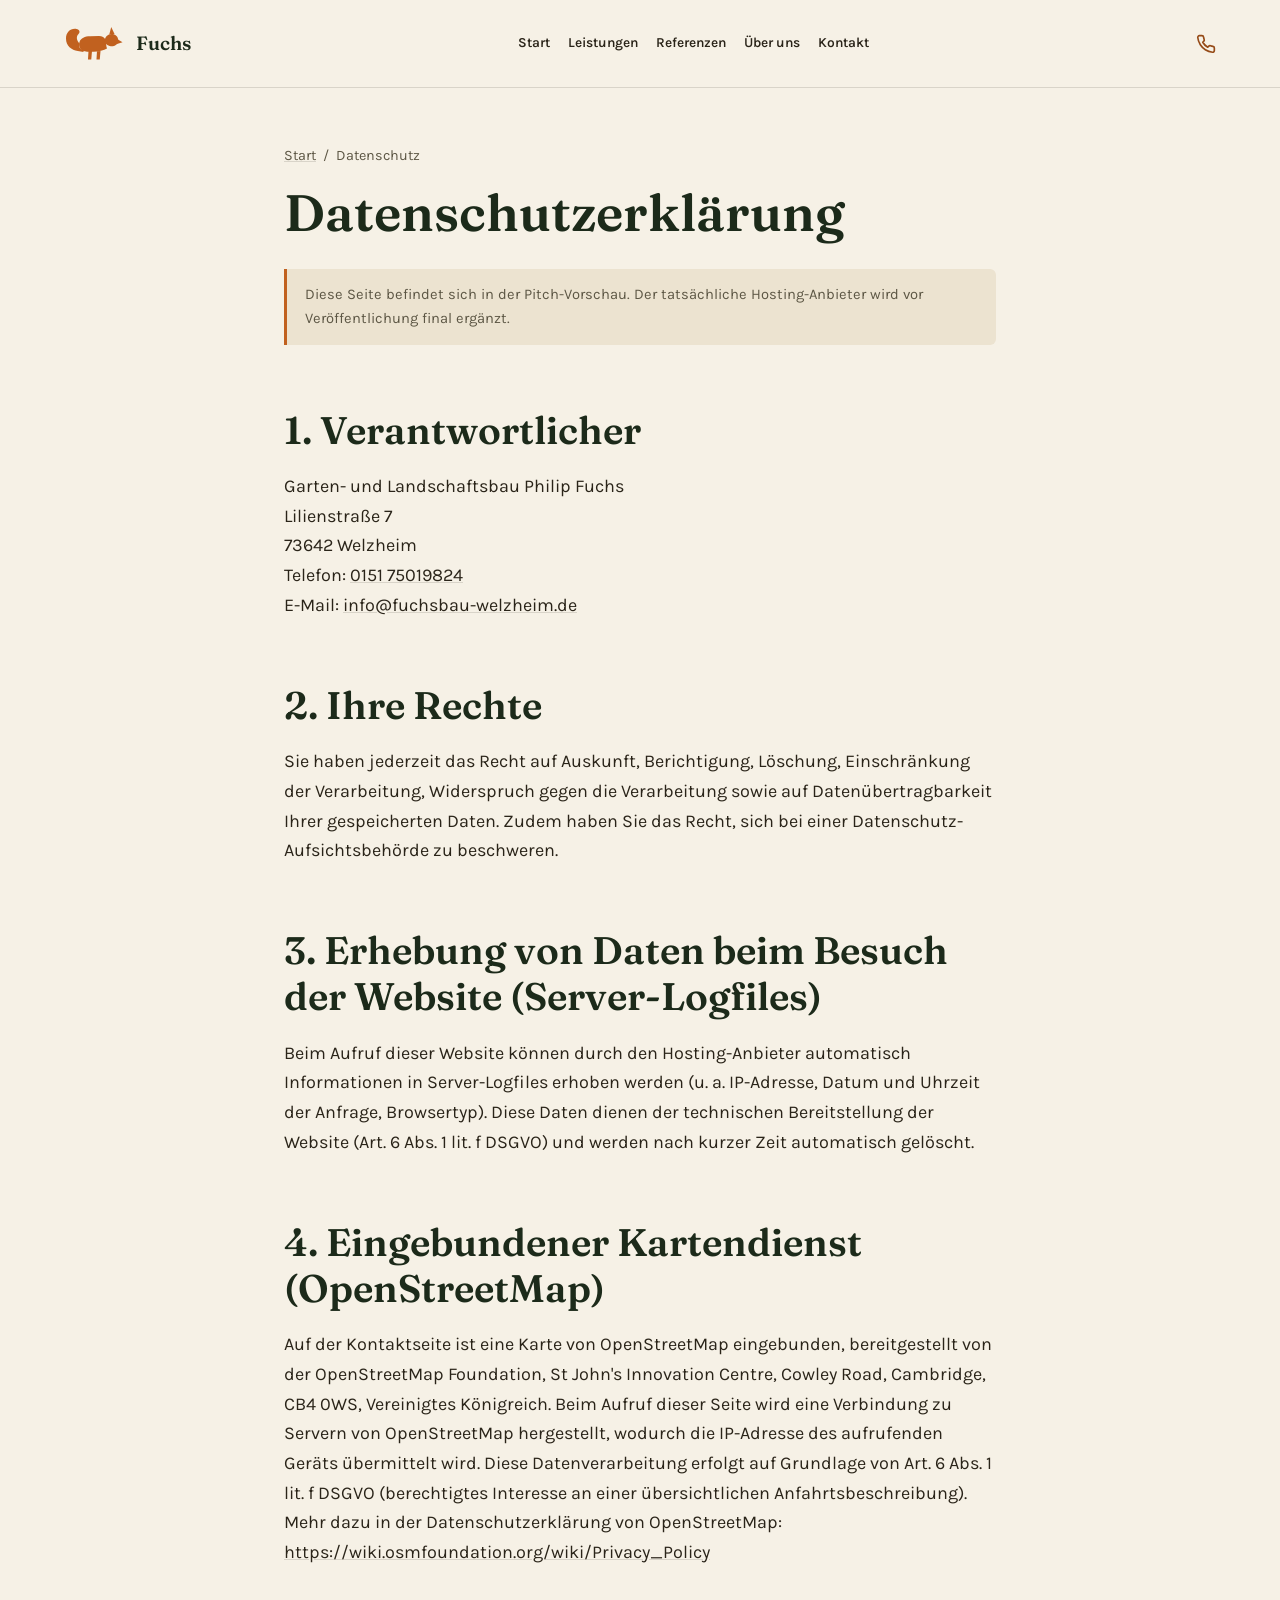
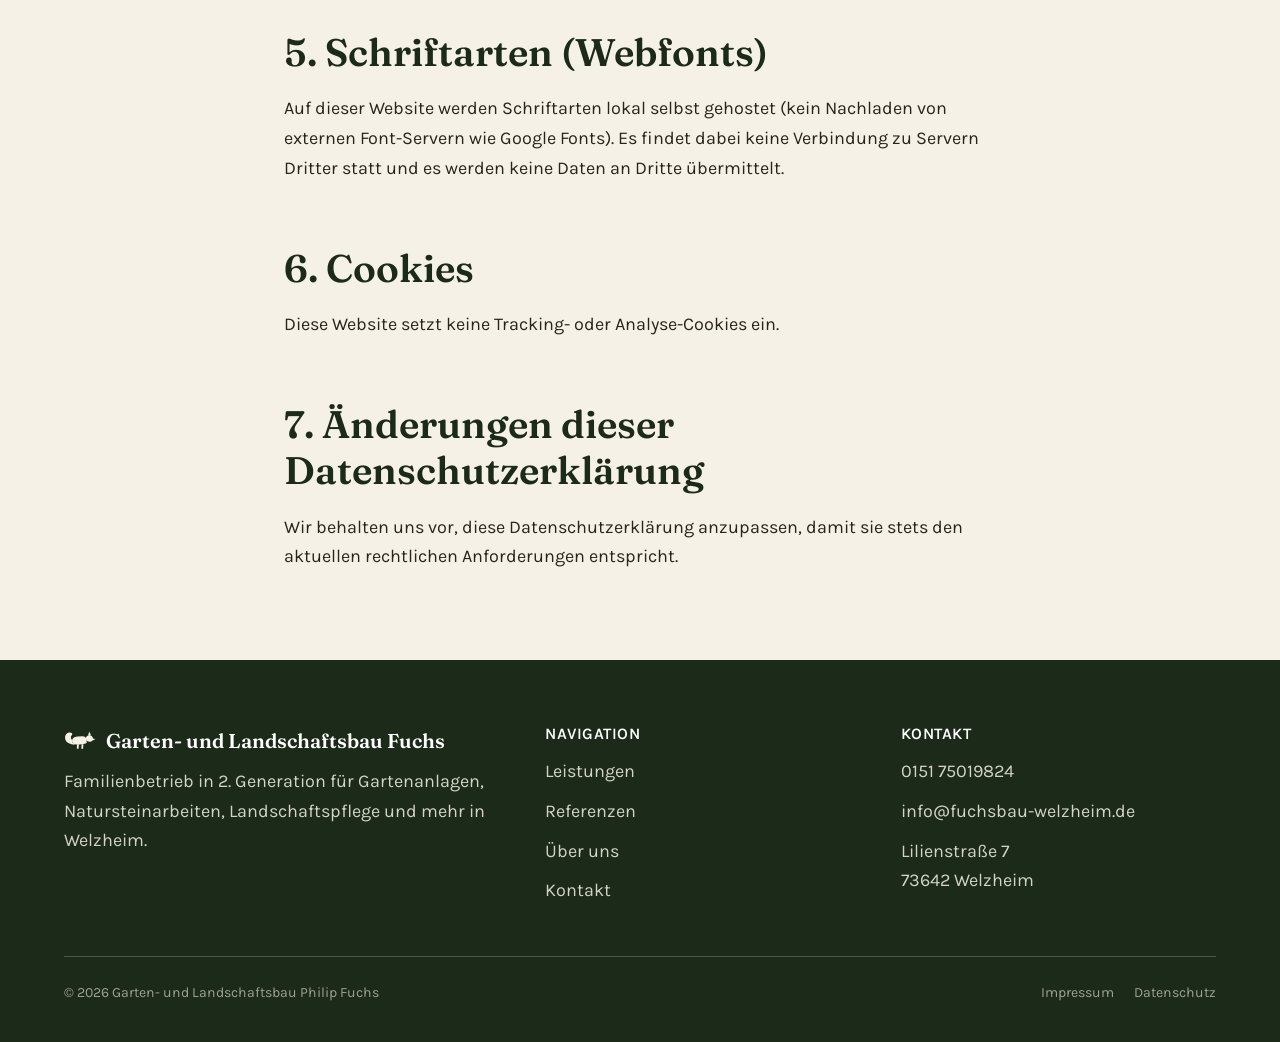
==== datenschutz.html @ cc35c5fd "Initial pitch-demo website for Garten- und Landschaftsbau Philip Fuchs Modern static site (HTML/CSS/" ====
<!DOCTYPE html>
<html lang="de">
<head>
<meta charset="UTF-8">
<script>document.documentElement.classList.add('js');</script>
<meta name="viewport" content="width=device-width, initial-scale=1.0">
<meta name="description" content="Datenschutzerklärung von Garten- und Landschaftsbau Philip Fuchs in Welzheim.">
<title>Datenschutzerklärung – Garten- und Landschaftsbau Philip Fuchs</title>
<link rel="icon" href="assets/images/favicon.svg" type="image/svg+xml">
<link rel="stylesheet" href="css/fonts.css">
<link rel="stylesheet" href="css/style.css?v=1">
</head>
<body>

<a class="skip-link" href="#main">Zum Inhalt springen</a>

<header class="site-header" id="site-header">
  <div class="container site-header__inner">
    <a href="index.html" class="site-header__brand" aria-label="Garten- und Landschaftsbau Philip Fuchs – Startseite">
      <img src="assets/images/favicon.svg" alt="" class="site-header__logo-img">
      <span class="site-header__brand-text">
        <span class="site-header__brand-main">Fuchs</span>
        <span class="site-header__brand-sub">Garten- &amp; Landschaftsbau seit Generationen</span>
      </span>
    </a>
    <nav id="site-nav" aria-label="Hauptnavigation">
      <ul class="site-nav__list">
        <li><a href="index.html" class="site-nav__link">Start</a></li>
        <li><a href="leistungen.html" class="site-nav__link">Leistungen</a></li>
        <li><a href="referenzen.html" class="site-nav__link">Referenzen</a></li>
        <li><a href="ueber-uns.html" class="site-nav__link">Über uns</a></li>
        <li><a href="kontakt.html" class="site-nav__link">Kontakt</a></li>
      </ul>
    </nav>
    <div class="site-header__actions">
      <a href="tel:+4915175019824" class="site-header__phone">
        <svg viewBox="0 0 24 24" fill="none" stroke="currentColor" stroke-width="2" stroke-linecap="round" stroke-linejoin="round" aria-hidden="true"><path d="M22 16.92v3a2 2 0 0 1-2.18 2 19.79 19.79 0 0 1-8.63-3.07 19.5 19.5 0 0 1-6-6 19.79 19.79 0 0 1-3.07-8.67A2 2 0 0 1 4.11 2h3a2 2 0 0 1 2 1.72c.127.96.361 1.903.7 2.81a2 2 0 0 1-.45 2.11L8.09 9.91a16 16 0 0 0 6 6l1.27-1.27a2 2 0 0 1 2.11-.45c.907.339 1.85.573 2.81.7A2 2 0 0 1 22 16.92z"/></svg>
        <span>0151 75019824</span>
      </a>
      <button id="nav-toggle" class="nav-toggle" aria-label="Menü öffnen" aria-expanded="false" aria-controls="site-nav">
        <span></span><span></span><span></span>
      </button>
    </div>
  </div>
</header>

<main id="main">
  <section class="section" style="padding-top:56px;">
    <div class="container legal-content">
      <p class="breadcrumb" style="color: var(--color-ink-soft);"><a href="index.html">Start</a><span aria-hidden="true">/</span>Datenschutz</p>
      <h1>Datenschutzerklärung</h1>

      <div class="placeholder-note">
        Diese Seite befindet sich in der Pitch-Vorschau. Der tatsächliche Hosting-Anbieter wird vor Veröffentlichung final ergänzt.
      </div>

      <h2>1. Verantwortlicher</h2>
      <address>
        Garten- und Landschaftsbau Philip Fuchs<br>
        Lilienstraße 7<br>
        73642 Welzheim
      </address>
      <p>Telefon: <a href="tel:+4915175019824">0151 75019824</a><br>E-Mail: <a href="mailto:info@fuchsbau-welzheim.de">info@fuchsbau-welzheim.de</a></p>

      <h2>2. Ihre Rechte</h2>
      <p>Sie haben jederzeit das Recht auf Auskunft, Berichtigung, Löschung, Einschränkung der Verarbeitung, Widerspruch gegen die Verarbeitung sowie auf Datenübertragbarkeit Ihrer gespeicherten Daten. Zudem haben Sie das Recht, sich bei einer Datenschutz-Aufsichtsbehörde zu beschweren.</p>

      <h2>3. Erhebung von Daten beim Besuch der Website (Server-Logfiles)</h2>
      <p>Beim Aufruf dieser Website können durch den Hosting-Anbieter automatisch Informationen in Server-Logfiles erhoben werden (u. a. IP-Adresse, Datum und Uhrzeit der Anfrage, Browsertyp). Diese Daten dienen der technischen Bereitstellung der Website (Art. 6 Abs. 1 lit. f DSGVO) und werden nach kurzer Zeit automatisch gelöscht.</p>

      <h2>4. Eingebundener Kartendienst (OpenStreetMap)</h2>
      <p>Auf der Kontaktseite ist eine Karte von OpenStreetMap eingebunden, bereitgestellt von der OpenStreetMap Foundation, St John's Innovation Centre, Cowley Road, Cambridge, CB4 0WS, Vereinigtes Königreich. Beim Aufruf dieser Seite wird eine Verbindung zu Servern von OpenStreetMap hergestellt, wodurch die IP-Adresse des aufrufenden Geräts übermittelt wird. Diese Datenverarbeitung erfolgt auf Grundlage von Art. 6 Abs. 1 lit. f DSGVO (berechtigtes Interesse an einer übersichtlichen Anfahrtsbeschreibung). Mehr dazu in der Datenschutzerklärung von OpenStreetMap: <a href="https://wiki.osmfoundation.org/wiki/Privacy_Policy" target="_blank" rel="noopener">https://wiki.osmfoundation.org/wiki/Privacy_Policy</a></p>

      <h2>5. Schriftarten (Webfonts)</h2>
      <p>Auf dieser Website werden Schriftarten lokal selbst gehostet (kein Nachladen von externen Font-Servern wie Google Fonts). Es findet dabei keine Verbindung zu Servern Dritter statt und es werden keine Daten an Dritte übermittelt.</p>

      <h2>6. Cookies</h2>
      <p>Diese Website setzt keine Tracking- oder Analyse-Cookies ein.</p>

      <h2>7. Änderungen dieser Datenschutzerklärung</h2>
      <p>Wir behalten uns vor, diese Datenschutzerklärung anzupassen, damit sie stets den aktuellen rechtlichen Anforderungen entspricht.</p>

    </div>
  </section>
</main>

<footer class="site-footer">
  <div class="container">
    <div class="footer-grid">
      <div>
        <div class="footer-brand"><img src="assets/images/fox-mark-cream.svg" alt="">Garten- und Landschaftsbau Fuchs</div>
        <p>Familienbetrieb in 2. Generation für Gartenanlagen, Natursteinarbeiten, Landschaftspflege und mehr in Welzheim.</p>
      </div>
      <div>
        <h4>Navigation</h4>
        <ul>
          <li><a href="leistungen.html">Leistungen</a></li>
          <li><a href="referenzen.html">Referenzen</a></li>
          <li><a href="ueber-uns.html">Über uns</a></li>
          <li><a href="kontakt.html">Kontakt</a></li>
        </ul>
      </div>
      <div>
        <h4>Kontakt</h4>
        <ul>
          <li><a href="tel:+4915175019824">0151 75019824</a></li>
          <li><a href="mailto:info@fuchsbau-welzheim.de">info@fuchsbau-welzheim.de</a></li>
          <li>Lilienstraße 7<br>73642 Welzheim</li>
        </ul>
      </div>
    </div>
    <div class="footer-bottom">
      <span>&copy; <span id="year"></span> Garten- und Landschaftsbau Philip Fuchs</span>
      <ul>
        <li><a href="impressum.html">Impressum</a></li>
        <li><a href="datenschutz.html">Datenschutz</a></li>
      </ul>
    </div>
  </div>
</footer>

<script src="js/main.js?v=1"></script>
</body>
</html>
---- css/fonts.css ----
/* ============================================================
   fonts.css – Selbst gehostete Google Fonts (Fraunces, Karla).
   Kein Nachladen von fonts.googleapis.com / fonts.gstatic.com beim
   Seitenaufruf (DSGVO: keine Verbindung zu Google-Servern nötig).

   Dateien liegen lokal unter assets/fonts/ und wurden 1:1 von Google
   Fonts heruntergeladen (Fraunces 500/600/700 + Italic 500, Karla
   400/500/600/700). Enthalten sind "latin" und "latin-ext" (deckt
   Deutsch inkl. ä/ö/ü/ß vollständig ab).
   ============================================================ */

/* ── Fraunces (Überschriften) ───────────────────────────────── */
/* latin-ext */
@font-face {
  font-family: 'Fraunces';
  font-style: italic;
  font-weight: 500;
  font-display: swap;
  src: url('../assets/fonts/6NVf8FyLNQOQZAnv9ZwNjucMHVn85Ni7emAe9lKqZTnbB-gzTK0K1ChJdt9vIVYX9G37lvd9sPEKsxx664UJf1h5Tc7frU92Ng.woff2') format('woff2');
  unicode-range: U+0100-02BA, U+02BD-02C5, U+02C7-02CC, U+02CE-02D7, U+02DD-02FF, U+0304, U+0308, U+0329, U+1D00-1DBF, U+1E00-1E9F, U+1EF2-1EFF, U+2020, U+20A0-20AB, U+20AD-20C0, U+2113, U+2C60-2C7F, U+A720-A7FF;
}
/* latin */
@font-face {
  font-family: 'Fraunces';
  font-style: italic;
  font-weight: 500;
  font-display: swap;
  src: url('../assets/fonts/6NVf8FyLNQOQZAnv9ZwNjucMHVn85Ni7emAe9lKqZTnbB-gzTK0K1ChJdt9vIVYX9G37lvd9sPEKsxx664UJf1h5Tc7RrU8.woff2') format('woff2');
  unicode-range: U+0000-00FF, U+0131, U+0152-0153, U+02BB-02BC, U+02C6, U+02DA, U+02DC, U+0304, U+0308, U+0329, U+2000-206F, U+20AC, U+2122, U+2191, U+2193, U+2212, U+2215, U+FEFF, U+FFFD;
}
/* latin-ext — weights 500/600/700 share the same optical-size file */
@font-face {
  font-family: 'Fraunces';
  font-style: normal;
  font-weight: 500;
  font-display: swap;
  src: url('../assets/fonts/6NUu8FyLNQOQZAnv9bYEvDiIdE9Ea92uemAk_WBq8U_9v0c2Wa0K7iN7hzFUPJH58nib14c1qv86Rg.woff2') format('woff2');
  unicode-range: U+0100-02BA, U+02BD-02C5, U+02C7-02CC, U+02CE-02D7, U+02DD-02FF, U+0304, U+0308, U+0329, U+1D00-1DBF, U+1E00-1E9F, U+1EF2-1EFF, U+2020, U+20A0-20AB, U+20AD-20C0, U+2113, U+2C60-2C7F, U+A720-A7FF;
}
/* latin */
@font-face {
  font-family: 'Fraunces';
  font-style: normal;
  font-weight: 500;
  font-display: swap;
  src: url('../assets/fonts/6NUu8FyLNQOQZAnv9bYEvDiIdE9Ea92uemAk_WBq8U_9v0c2Wa0K7iN7hzFUPJH58nib14c7qv8.woff2') format('woff2');
  unicode-range: U+0000-00FF, U+0131, U+0152-0153, U+02BB-02BC, U+02C6, U+02DA, U+02DC, U+0304, U+0308, U+0329, U+2000-206F, U+20AC, U+2122, U+2191, U+2193, U+2212, U+2215, U+FEFF, U+FFFD;
}
/* latin-ext */
@font-face {
  font-family: 'Fraunces';
  font-style: normal;
  font-weight: 600;
  font-display: swap;
  src: url('../assets/fonts/6NUu8FyLNQOQZAnv9bYEvDiIdE9Ea92uemAk_WBq8U_9v0c2Wa0K7iN7hzFUPJH58nib14c1qv86Rg.woff2') format('woff2');
  unicode-range: U+0100-02BA, U+02BD-02C5, U+02C7-02CC, U+02CE-02D7, U+02DD-02FF, U+0304, U+0308, U+0329, U+1D00-1DBF, U+1E00-1E9F, U+1EF2-1EFF, U+2020, U+20A0-20AB, U+20AD-20C0, U+2113, U+2C60-2C7F, U+A720-A7FF;
}
/* latin */
@font-face {
  font-family: 'Fraunces';
  font-style: normal;
  font-weight: 600;
  font-display: swap;
  src: url('../assets/fonts/6NUu8FyLNQOQZAnv9bYEvDiIdE9Ea92uemAk_WBq8U_9v0c2Wa0K7iN7hzFUPJH58nib14c7qv8.woff2') format('woff2');
  unicode-range: U+0000-00FF, U+0131, U+0152-0153, U+02BB-02BC, U+02C6, U+02DA, U+02DC, U+0304, U+0308, U+0329, U+2000-206F, U+20AC, U+2122, U+2191, U+2193, U+2212, U+2215, U+FEFF, U+FFFD;
}
/* latin-ext */
@font-face {
  font-family: 'Fraunces';
  font-style: normal;
  font-weight: 700;
  font-display: swap;
  src: url('../assets/fonts/6NUu8FyLNQOQZAnv9bYEvDiIdE9Ea92uemAk_WBq8U_9v0c2Wa0K7iN7hzFUPJH58nib14c1qv86Rg.woff2') format('woff2');
  unicode-range: U+0100-02BA, U+02BD-02C5, U+02C7-02CC, U+02CE-02D7, U+02DD-02FF, U+0304, U+0308, U+0329, U+1D00-1DBF, U+1E00-1E9F, U+1EF2-1EFF, U+2020, U+20A0-20AB, U+20AD-20C0, U+2113, U+2C60-2C7F, U+A720-A7FF;
}
/* latin */
@font-face {
  font-family: 'Fraunces';
  font-style: normal;
  font-weight: 700;
  font-display: swap;
  src: url('../assets/fonts/6NUu8FyLNQOQZAnv9bYEvDiIdE9Ea92uemAk_WBq8U_9v0c2Wa0K7iN7hzFUPJH58nib14c7qv8.woff2') format('woff2');
  unicode-range: U+0000-00FF, U+0131, U+0152-0153, U+02BB-02BC, U+02C6, U+02DA, U+02DC, U+0304, U+0308, U+0329, U+2000-206F, U+20AC, U+2122, U+2191, U+2193, U+2212, U+2215, U+FEFF, U+FFFD;
}

/* ── Karla (Fließtext) ──────────────────────────────────────── */
/* latin-ext — weights 400/500/600/700 share the same file */
@font-face {
  font-family: 'Karla';
  font-style: normal;
  font-weight: 400;
  font-display: swap;
  src: url('../assets/fonts/qkB9XvYC6trAT55ZBi1ueQVIjQTD-JrIH2G7nytkHRyQ8p4wUjm6bnEr.woff2') format('woff2');
  unicode-range: U+0100-02BA, U+02BD-02C5, U+02C7-02CC, U+02CE-02D7, U+02DD-02FF, U+0304, U+0308, U+0329, U+1D00-1DBF, U+1E00-1E9F, U+1EF2-1EFF, U+2020, U+20A0-20AB, U+20AD-20C0, U+2113, U+2C60-2C7F, U+A720-A7FF;
}
/* latin */
@font-face {
  font-family: 'Karla';
  font-style: normal;
  font-weight: 400;
  font-display: swap;
  src: url('../assets/fonts/qkB9XvYC6trAT55ZBi1ueQVIjQTD-JrIH2G7nytkHRyQ8p4wUje6bg.woff2') format('woff2');
  unicode-range: U+0000-00FF, U+0131, U+0152-0153, U+02BB-02BC, U+02C6, U+02DA, U+02DC, U+0304, U+0308, U+0329, U+2000-206F, U+20AC, U+2122, U+2191, U+2193, U+2212, U+2215, U+FEFF, U+FFFD;
}
/* latin-ext */
@font-face {
  font-family: 'Karla';
  font-style: normal;
  font-weight: 500;
  font-display: swap;
  src: url('../assets/fonts/qkB9XvYC6trAT55ZBi1ueQVIjQTD-JrIH2G7nytkHRyQ8p4wUjm6bnEr.woff2') format('woff2');
  unicode-range: U+0100-02BA, U+02BD-02C5, U+02C7-02CC, U+02CE-02D7, U+02DD-02FF, U+0304, U+0308, U+0329, U+1D00-1DBF, U+1E00-1E9F, U+1EF2-1EFF, U+2020, U+20A0-20AB, U+20AD-20C0, U+2113, U+2C60-2C7F, U+A720-A7FF;
}
/* latin */
@font-face {
  font-family: 'Karla';
  font-style: normal;
  font-weight: 500;
  font-display: swap;
  src: url('../assets/fonts/qkB9XvYC6trAT55ZBi1ueQVIjQTD-JrIH2G7nytkHRyQ8p4wUje6bg.woff2') format('woff2');
  unicode-range: U+0000-00FF, U+0131, U+0152-0153, U+02BB-02BC, U+02C6, U+02DA, U+02DC, U+0304, U+0308, U+0329, U+2000-206F, U+20AC, U+2122, U+2191, U+2193, U+2212, U+2215, U+FEFF, U+FFFD;
}
/* latin-ext */
@font-face {
  font-family: 'Karla';
  font-style: normal;
  font-weight: 600;
  font-display: swap;
  src: url('../assets/fonts/qkB9XvYC6trAT55ZBi1ueQVIjQTD-JrIH2G7nytkHRyQ8p4wUjm6bnEr.woff2') format('woff2');
  unicode-range: U+0100-02BA, U+02BD-02C5, U+02C7-02CC, U+02CE-02D7, U+02DD-02FF, U+0304, U+0308, U+0329, U+1D00-1DBF, U+1E00-1E9F, U+1EF2-1EFF, U+2020, U+20A0-20AB, U+20AD-20C0, U+2113, U+2C60-2C7F, U+A720-A7FF;
}
/* latin */
@font-face {
  font-family: 'Karla';
  font-style: normal;
  font-weight: 600;
  font-display: swap;
  src: url('../assets/fonts/qkB9XvYC6trAT55ZBi1ueQVIjQTD-JrIH2G7nytkHRyQ8p4wUje6bg.woff2') format('woff2');
  unicode-range: U+0000-00FF, U+0131, U+0152-0153, U+02BB-02BC, U+02C6, U+02DA, U+02DC, U+0304, U+0308, U+0329, U+2000-206F, U+20AC, U+2122, U+2191, U+2193, U+2212, U+2215, U+FEFF, U+FFFD;
}
/* latin-ext */
@font-face {
  font-family: 'Karla';
  font-style: normal;
  font-weight: 700;
  font-display: swap;
  src: url('../assets/fonts/qkB9XvYC6trAT55ZBi1ueQVIjQTD-JrIH2G7nytkHRyQ8p4wUjm6bnEr.woff2') format('woff2');
  unicode-range: U+0100-02BA, U+02BD-02C5, U+02C7-02CC, U+02CE-02D7, U+02DD-02FF, U+0304, U+0308, U+0329, U+1D00-1DBF, U+1E00-1E9F, U+1EF2-1EFF, U+2020, U+20A0-20AB, U+20AD-20C0, U+2113, U+2C60-2C7F, U+A720-A7FF;
}
/* latin */
@font-face {
  font-family: 'Karla';
  font-style: normal;
  font-weight: 700;
  font-display: swap;
  src: url('../assets/fonts/qkB9XvYC6trAT55ZBi1ueQVIjQTD-JrIH2G7nytkHRyQ8p4wUje6bg.woff2') format('woff2');
  unicode-range: U+0000-00FF, U+0131, U+0152-0153, U+02BB-02BC, U+02C6, U+02DA, U+02DC, U+0304, U+0308, U+0329, U+2000-206F, U+20AC, U+2122, U+2191, U+2193, U+2212, U+2215, U+FEFF, U+FFFD;
}
---- css/style.css ----
/* ============================================================
   Garten- und Landschaftsbau Philip Fuchs – style.css
   Erdiges, natürliches Design mit Fuchsrot als Markenakzent.
   Reines CSS, kein Framework. Kleine, zurückhaltende Animationen.
   ============================================================ */

/* ── Custom Properties / Design Tokens ──────────────────────── */
:root {
  /* Farben: Tannengrün als Basis, warmes Creme, Fuchsrot als Akzent */
  --color-forest-950: #1c2a1a;
  --color-forest-800: #2c3f26;
  --color-forest-600: #4d6b3f;
  --color-stone-100: #f6f1e6;
  --color-stone-200: #ece3d0;
  --color-ink: #2a2419;
  --color-ink-soft: #5c5644;
  --color-white: #ffffff;
  --color-fox: #c1611f;
  --color-fox-light: #dd7f3c;
  --color-fox-dark: #954a17;
  --color-border: rgba(42, 36, 25, 0.14);
  --color-border-light: rgba(246, 241, 230, 0.22);

  --font-display: 'Fraunces', Georgia, 'Times New Roman', serif;
  --font-body: 'Karla', -apple-system, BlinkMacSystemFont, 'Segoe UI', sans-serif;

  --container-width: 1200px;
  --radius: 6px;
  --radius-lg: 10px;
  --shadow-soft: 0 2px 18px rgba(28, 42, 26, 0.1);
  --shadow-card: 0 4px 24px rgba(28, 42, 26, 0.12);

  --nav-height: 88px;
}

/* ── Reset ───────────────────────────────────────────────────── */
*, *::before, *::after { box-sizing: border-box; }
html { scroll-behavior: smooth; scroll-padding-top: var(--nav-height); }
@media (prefers-reduced-motion: reduce) {
  html { scroll-behavior: auto; }
  *, *::before, *::after {
    animation-duration: 0.01ms !important;
    animation-iteration-count: 1 !important;
    transition-duration: 0.01ms !important;
    scroll-behavior: auto !important;
  }
}
body {
  margin: 0;
  font-family: var(--font-body);
  font-size: 18px;
  line-height: 1.65;
  color: var(--color-ink);
  background: var(--color-stone-100);
  -webkit-font-smoothing: antialiased;
}
img { max-width: 100%; display: block; }
a { color: inherit; text-decoration: none; }
ul { margin: 0; padding: 0; list-style: none; }
h1, h2, h3, h4 {
  font-family: var(--font-display);
  font-weight: 600;
  line-height: 1.2;
  margin: 0 0 0.5em;
  color: var(--color-forest-950);
}
h1 { font-size: clamp(2.1rem, 4vw, 3.2rem); font-weight: 600; }
h2 { font-size: clamp(1.7rem, 3vw, 2.4rem); }
h3 { font-size: 1.3rem; font-weight: 600; }
p { margin: 0 0 1em; }
p:last-child { margin-bottom: 0; }

/* ── Layout Helpers ──────────────────────────────────────────── */
.container {
  max-width: var(--container-width);
  margin: 0 auto;
  padding: 0 24px;
}
.section { padding: 88px 0; }
.section--alt { background: var(--color-stone-200); }
.section--dark {
  background: var(--color-forest-950);
  color: var(--color-stone-100);
}
.section--dark h2, .section--dark h3 { color: var(--color-white); }
.section__head { max-width: 720px; margin: 0 0 48px; }
.section__head--center { margin-left: auto; margin-right: auto; text-align: center; }
.eyebrow {
  display: inline-block;
  font-family: var(--font-body);
  font-weight: 700;
  font-size: 0.85rem;
  letter-spacing: 0.09em;
  text-transform: uppercase;
  color: var(--color-fox-dark);
  margin-bottom: 0.9em;
}
.section--dark .eyebrow { color: var(--color-fox-light); }

@media (max-width: 640px) {
  .section { padding: 56px 0; }
  .container { padding: 0 20px; }
}

/* ── Buttons ─────────────────────────────────────────────────── */
.btn {
  display: inline-flex;
  align-items: center;
  gap: 0.5em;
  font-family: var(--font-body);
  font-weight: 700;
  font-size: 1rem;
  padding: 0.9em 1.6em;
  border-radius: var(--radius);
  border: 2px solid transparent;
  cursor: pointer;
  transition: background-color 0.2s ease, color 0.2s ease, border-color 0.2s ease, transform 0.15s ease;
  line-height: 1.1;
}
.btn:active { transform: translateY(1px); }
.btn--primary { background: var(--color-fox); color: var(--color-white); }
.btn--primary:hover { background: var(--color-fox-light); }
.btn--outline { background: transparent; border-color: currentColor; color: inherit; }
.btn--outline:hover { background: rgba(0, 0, 0, 0.06); }
.section--dark .btn--outline:hover,
.site-header .btn--outline:hover { background: rgba(255, 255, 255, 0.1); }
.btn--lg { padding: 1.05em 2em; font-size: 1.05rem; }
.btn--sm { padding: 0.6em 1.1em; font-size: 0.9rem; }
.btn--block { width: 100%; justify-content: center; }

/* ── Header / Navigation ─────────────────────────────────────── */
.site-header {
  position: sticky;
  top: 0;
  z-index: 1000;
  height: var(--nav-height);
  display: flex;
  align-items: center;
  background: var(--color-stone-100);
  border-bottom: 1px solid var(--color-border);
  transition: box-shadow 0.2s ease;
}
.site-header.is-scrolled { box-shadow: var(--shadow-soft); }
.site-header__inner {
  display: flex;
  align-items: center;
  justify-content: space-between;
  gap: 24px;
  width: 100%;
}
.site-header__brand { display: flex; align-items: center; gap: 12px; }
.site-header__logo-img { height: 40px; width: auto; }
.site-header__brand-text { display: flex; flex-direction: column; line-height: 1.15; }
.site-header__brand-main { font-family: var(--font-display); font-size: 1.2rem; font-weight: 600; color: var(--color-forest-950); }
.site-header__brand-sub {
  font-family: var(--font-body);
  font-size: 0.72rem;
  font-weight: 500;
  letter-spacing: 0.04em;
  color: var(--color-ink-soft);
}
.site-header__actions { display: flex; align-items: center; gap: 16px; }
.site-header__phone {
  display: flex;
  align-items: center;
  gap: 0.5em;
  font-weight: 700;
  color: var(--color-forest-950);
  white-space: nowrap;
}
.site-header__phone svg { width: 20px; height: 20px; flex-shrink: 0; color: var(--color-fox-dark); }

.nav-toggle {
  display: none;
  flex-direction: column;
  justify-content: center;
  gap: 5px;
  width: 44px;
  height: 44px;
  border: none;
  background: transparent;
  cursor: pointer;
  padding: 0;
}
.nav-toggle span {
  display: block;
  height: 2px;
  width: 26px;
  margin: 0 auto;
  background: var(--color-forest-950);
  transition: transform 0.2s ease, opacity 0.2s ease;
}
.nav-toggle[aria-expanded="true"] span:nth-child(1) { transform: translateY(7px) rotate(45deg); }
.nav-toggle[aria-expanded="true"] span:nth-child(2) { opacity: 0; }
.nav-toggle[aria-expanded="true"] span:nth-child(3) { transform: translateY(-7px) rotate(-45deg); }

/* #site-nav sits inside .site-header__inner as a normal flex item on
   desktop; header uses a solid background (no backdrop-filter), so
   nesting it here avoids the iOS fixed-child clipping bug seen on
   projects with translucent headers. */
.site-nav__list { display: flex; align-items: center; gap: 22px; }
.site-nav__link {
  display: block;
  white-space: nowrap;
  font-weight: 600;
  font-size: 0.95rem;
  color: var(--color-ink);
  padding: 6px 2px;
  border-bottom: 2px solid transparent;
  transition: border-color 0.15s ease, color 0.15s ease;
}
.site-nav__link:hover,
.site-nav__link.is-active { border-color: var(--color-fox); color: var(--color-forest-950); }

@media (min-width: 1025px) {
  #site-nav { display: flex; }
}

/* Zwischen 1025–1300px wird es eng (7 Nav-Punkte + Logo + Telefon) —
   etwas kompakter, damit "Landschaftspflege" & Co. nicht umbrechen. */
@media (min-width: 1025px) and (max-width: 1300px) {
  .site-nav__list { gap: 14px; }
  .site-nav__link { font-size: 0.86rem; }
  .site-header__brand-sub { display: none; }
  .site-header__phone span { display: none; }
}

@media (max-width: 1024px) {
  .site-header__brand-sub { display: none; }
  .nav-toggle { display: flex; }
  #site-nav {
    position: fixed;
    top: var(--nav-height);
    left: 0;
    right: 0;
    bottom: 0;
    z-index: 999;
    background: var(--color-forest-950);
    transform: translateX(100%);
    transition: transform 0.25s ease;
    overflow-y: auto;
  }
  #site-nav.is-open { transform: translateX(0); }
  .site-nav__list { flex-direction: column; align-items: stretch; gap: 0; padding: 16px 24px 40px; }
  .site-nav__list li { border-bottom: 1px solid var(--color-border-light); }
  .site-nav__link { display: block; padding: 18px 4px; color: var(--color-stone-100); font-size: 1.15rem; }
  .site-nav__link:hover, .site-nav__link.is-active { color: var(--color-fox-light); }
  .site-header__phone span { display: none; }
}

@media (max-width: 480px) {
  .site-header__brand-main { font-size: 1.05rem; }
  .site-header__logo-img { height: 34px; }
}

/* ── Unterseiten: zwei Layouts je Breakpoint ─────────────────────
   Mobil (.page-header + .page-banner): Text getrennt vom Foto.
   Desktop (.page-hero-full): Text liegt auf dem Foto. */
.page-header { background: var(--color-forest-950); color: var(--color-white); padding: 48px 0 40px; }
.page-header h1 { color: var(--color-white); margin-bottom: 0.4em; }
.hero__lead { font-size: 1.2rem; max-width: 55ch; color: rgba(255,255,255,0.92); }
.hero__ctas { display: flex; flex-wrap: wrap; gap: 16px; margin-top: 32px; }

.page-banner { width: 100%; overflow: hidden; aspect-ratio: 16/5; }
.page-banner img { width: 100%; height: 100%; object-fit: cover; display: block; }

.page-hero-full { position: relative; color: var(--color-white); display: flex; align-items: center; min-height: 52vh; }
.page-hero-full__bg { position: absolute; inset: 0; background-size: cover; background-position: center; }
.page-hero-full__bg::after {
  content: '';
  position: absolute;
  inset: 0;
  background: linear-gradient(180deg, rgba(20,32,20,0.55) 0%, rgba(20,32,20,0.78) 100%);
}
.page-hero-full__content { position: relative; padding: 56px 0; max-width: 760px; }
.page-hero-full h1 { color: var(--color-white); }
.page-hero-full .hero__lead { font-size: 1.05rem; }

@media (max-width: 640px) { .page-hero-full { display: none; } }
@media (min-width: 641px) { .page-header, .page-banner { display: none; } }

/* ── Startseite: zwei komplett unterschiedliche Layouts ─────────── */
.hero-full { position: relative; color: var(--color-white); display: flex; align-items: flex-end; min-height: 68vh; }
.hero-full__bg { position: absolute; inset: 0; background-size: cover; background-position: center; }
.hero-full__bg::after {
  content: '';
  position: absolute;
  inset: 0;
  background: linear-gradient(180deg, rgba(20,30,20,0.32) 0%, rgba(20,30,20,0.58) 55%, rgba(16,24,16,0.9) 100%);
}
.hero-full__content { position: relative; padding: 64px 0 72px; max-width: 760px; }
.hero-full h1 { color: var(--color-white); }

.home-hero { position: relative; min-height: 52vh; display: flex; align-items: flex-end; color: var(--color-white); }
.home-hero__bg { position: absolute; inset: 0; background-size: cover; background-position: center; }
.home-hero__bg::after {
  content: '';
  position: absolute;
  inset: 0;
  background: linear-gradient(180deg, rgba(16,24,16,0.05) 0%, rgba(15,22,15,0.75) 100%);
}
.home-hero__content { position: relative; padding: 40px 0; }
.home-hero h1 { color: var(--color-white); margin: 0; }

.home-intro { padding: 40px 0 8px; }
.home-intro .eyebrow { display: block; }
.home-intro p.lead { font-size: 1.15rem; color: var(--color-ink-soft); max-width: 68ch; margin: 0.6em 0 0; }

.home-hero, .home-intro { display: none; }
@media (max-width: 640px) {
  .hero-full { display: none; }
  .home-hero { display: flex; }
  .home-intro { display: block; }
}

@media (max-width: 640px) {
  .page-header { padding: 36px 0 32px; }
  .home-hero { min-height: 38vh; }
  .home-hero__content { padding: 28px 0; }
  .home-intro { padding: 32px 0 4px; }
  .hero__lead { font-size: 1rem; }
  .hero__ctas { flex-direction: column; align-items: flex-start; margin-top: 22px; gap: 14px; }
  .hero__ctas .btn--primary { padding: 0.8em 1.5em; font-size: 1rem; }
  .hero__ctas .btn--outline { border: none; padding: 0.2em 0; text-decoration: underline; text-underline-offset: 3px; }
  .page-banner { aspect-ratio: 4/3; }
}

/* ── Trust Bar ───────────────────────────────────────────────── */
/* Bewusst HELL statt dunkel direkt nach dem dunklen Hero — sonst
   wirken zwei dunkle Blöcke hintereinander wie eine geschlossene
   Wand. Die helle Leiste schafft einen klaren Wechsel. */
.trust-bar { background: var(--color-stone-200); color: var(--color-forest-950); padding: 26px 0; border-bottom: 1px solid var(--color-border); }
.trust-bar__list {
  display: flex;
  flex-wrap: wrap;
  justify-content: space-between;
  gap: 16px;
  font-family: var(--font-display);
  font-weight: 600;
  font-size: 1rem;
  text-align: center;
}
.trust-bar__list li { flex: 1 1 200px; }
.trust-bar__list strong { display: block; font-size: 1.5rem; color: var(--color-fox-dark); margin-bottom: 2px; }

@media (max-width: 640px) {
  .trust-bar { padding: 28px 0; }
  .trust-bar__list { gap: 20px; }
}

/* ── Grid & Cards ────────────────────────────────────────────── */
.grid { display: grid; gap: 28px; }
.grid--3 { grid-template-columns: repeat(3, 1fr); }
.grid--2 { grid-template-columns: repeat(2, 1fr); }
.grid--4 { grid-template-columns: repeat(4, 1fr); }
.grid--5 { grid-template-columns: repeat(5, 1fr); }
@media (max-width: 1000px) { .grid--5 { grid-template-columns: repeat(3, 1fr); } }
@media (max-width: 900px) { .grid--3, .grid--4 { grid-template-columns: repeat(2, 1fr); } }
@media (max-width: 600px) { .grid--2, .grid--3, .grid--4, .grid--5 { grid-template-columns: 1fr; } }

.card { background: var(--color-white); border-radius: var(--radius-lg); padding: 32px; box-shadow: var(--shadow-card); height: 100%; transition: transform 0.2s ease, box-shadow 0.2s ease; }
.card--link:hover, .card--service:hover { transform: translateY(-4px); box-shadow: 0 10px 32px rgba(28, 42, 26, 0.16); }
.card--service .card__icon {
  width: 52px;
  height: 52px;
  border-radius: 50%;
  background: var(--color-stone-200);
  display: flex;
  align-items: center;
  justify-content: center;
  margin-bottom: 20px;
  color: var(--color-fox-dark);
}
.card--service .card__icon svg { width: 26px; height: 26px; }
.card--service ul { margin-top: 14px; }
.card--service li { padding-left: 1.4em; position: relative; margin-bottom: 0.5em; color: var(--color-ink-soft); }
.card--service li::before {
  content: '';
  position: absolute;
  left: 0.15em;
  top: 0.6em;
  width: 6px;
  height: 6px;
  border-radius: 50%;
  background: var(--color-fox);
}
.card--link { display: block; }
.card--link .card__cta { margin-top: 16px; font-weight: 700; color: var(--color-fox-dark); }

/* ── Portfolio / Gallery ─────────────────────────────────────── */
.portfolio-card { border-radius: var(--radius-lg); overflow: hidden; background: var(--color-white); box-shadow: var(--shadow-card); }
.portfolio-card__frame { overflow: hidden; }
.portfolio-card__img { aspect-ratio: 4 / 3; object-fit: cover; width: 100%; transition: transform 0.4s ease; }
.portfolio-card:hover .portfolio-card__img { transform: scale(1.05); }
.portfolio-card__body { padding: 22px 24px; }
.portfolio-card__body h3 { margin-bottom: 0.3em; }
.portfolio-card__body p { color: var(--color-ink-soft); font-size: 0.98rem; }

.photo-grid { display: grid; grid-template-columns: repeat(4, 1fr); gap: 14px; }
.photo-grid__item { border-radius: var(--radius); overflow: hidden; cursor: zoom-in; display: block; }
.photo-grid__item img { aspect-ratio: 4/3; object-fit: cover; width: 100%; transition: transform 0.4s ease; }
.photo-grid__item:hover img { transform: scale(1.06); }
@media (max-width: 900px) { .photo-grid { grid-template-columns: repeat(2, 1fr); } }

/* Lightbox */
.lightbox {
  position: fixed;
  inset: 0;
  z-index: 2000;
  display: none;
  align-items: center;
  justify-content: center;
  background: rgba(16, 22, 15, 0.92);
  padding: 40px;
}
.lightbox.is-open { display: flex; }
.lightbox img { max-width: 100%; max-height: 85vh; border-radius: var(--radius); box-shadow: 0 12px 48px rgba(0,0,0,0.5); }
.lightbox__close {
  position: absolute;
  top: 20px;
  right: 24px;
  width: 44px;
  height: 44px;
  border-radius: 50%;
  border: none;
  background: rgba(255,255,255,0.12);
  color: var(--color-white);
  font-size: 1.4rem;
  cursor: pointer;
  line-height: 1;
}
.lightbox__close:hover { background: rgba(255,255,255,0.22); }
.lightbox__caption { position: absolute; bottom: 24px; left: 0; right: 0; text-align: center; color: rgba(255,255,255,0.85); font-size: 0.95rem; }

/* ── Leistungen: Sprungmarken-Unternavigation ────────────────── */
.subnav { position: sticky; top: var(--nav-height); z-index: 90; background: var(--color-stone-100); border-bottom: 1px solid var(--color-border); }
.subnav__list { display: flex; flex-wrap: wrap; gap: 8px; padding: 14px 0; }
.subnav__link {
  display: inline-block;
  padding: 8px 16px;
  border-radius: 999px;
  background: var(--color-stone-200);
  font-weight: 600;
  font-size: 0.9rem;
  color: var(--color-forest-800);
  white-space: nowrap;
  transition: background-color 0.15s ease, color 0.15s ease;
}
.subnav__link:hover { background: var(--color-fox); color: var(--color-white); }
@media (max-width: 640px) { .subnav__list { flex-wrap: nowrap; overflow-x: auto; padding: 12px 0; } }

.service-block { padding: 56px 0; border-bottom: 1px solid var(--color-border); scroll-margin-top: calc(var(--nav-height) + 60px); }
.service-block:last-child { border-bottom: none; }
.service-block__layout { display: grid; grid-template-columns: 1fr 1fr; gap: 48px; align-items: center; }
.service-block__layout--reverse .service-block__media { order: 2; }
@media (max-width: 800px) { .service-block__layout, .service-block__layout--reverse .service-block__media { grid-template-columns: 1fr; order: initial; } }
.service-block__media img { border-radius: var(--radius-lg); box-shadow: var(--shadow-card); width: 100%; aspect-ratio: 4/3; object-fit: cover; }
.service-block ul.check-list { margin-top: 16px; }
.check-list li { padding-left: 1.6em; position: relative; margin-bottom: 0.6em; }
.check-list li::before {
  content: '✓';
  position: absolute;
  left: 0;
  color: var(--color-fox-dark);
  font-weight: 700;
}

/* ── Timeline (Firmengeschichte) ─────────────────────────────── */
.timeline { position: relative; padding-left: 32px; border-left: 3px solid var(--color-fox); }
.timeline__item { position: relative; padding-bottom: 40px; }
.timeline__item:last-child { padding-bottom: 0; }
.timeline__item::before {
  content: '';
  position: absolute;
  left: -40px;
  top: 4px;
  width: 16px;
  height: 16px;
  border-radius: 50%;
  background: var(--color-fox);
  border: 3px solid var(--color-stone-100);
}
.timeline__year { font-family: var(--font-display); font-weight: 600; font-size: 1.3rem; color: var(--color-fox-dark); display: block; margin-bottom: 4px; }

/* ── Werte ───────────────────────────────────────────────────── */
.value-list { display: grid; gap: 24px; grid-template-columns: repeat(2, 1fr); }
@media (max-width: 700px) { .value-list { grid-template-columns: 1fr; } }
.value-item { display: flex; gap: 18px; }
.value-item__mark { font-family: var(--font-display); font-size: 1.8rem; color: var(--color-fox); flex-shrink: 0; line-height: 1; }
.value-item h3 { margin-bottom: 0.3em; }
.value-item p { color: var(--color-ink-soft); }

/* ── Zitat-Band (Tagline + Fuchs-Wasserzeichen) ──────────────── */
.quote-band { position: relative; overflow: hidden; text-align: center; }
.quote-band__mark {
  position: absolute;
  right: -40px;
  bottom: -60px;
  width: 420px;
  height: auto;
  opacity: 0.08;
  pointer-events: none;
}
.quote-band blockquote {
  position: relative;
  margin: 0 auto;
  max-width: 780px;
  font-family: var(--font-display);
  font-style: italic;
  font-weight: 500;
  font-size: clamp(1.5rem, 3vw, 2.1rem);
  line-height: 1.4;
  color: var(--color-white);
}
.quote-band cite { display: block; margin-top: 24px; font-style: normal; font-weight: 700; font-size: 0.95rem; letter-spacing: 0.04em; text-transform: uppercase; color: var(--color-fox-light); }

/* ── Kontakt ─────────────────────────────────────────────────── */
.contact-grid { display: grid; grid-template-columns: 1fr 1fr; gap: 48px; align-items: start; }
@media (max-width: 860px) { .contact-grid { grid-template-columns: 1fr; } }
.contact-list { display: flex; flex-direction: column; gap: 22px; }
.contact-list__item { display: flex; gap: 16px; align-items: flex-start; }
.contact-list__icon {
  width: 44px; height: 44px; border-radius: 50%;
  background: var(--color-stone-200);
  display: flex; align-items: center; justify-content: center;
  color: var(--color-fox-dark);
  flex-shrink: 0;
}
.contact-list__icon svg { width: 22px; height: 22px; }
.contact-list dt { font-weight: 700; margin-bottom: 2px; }
.contact-list dd { margin: 0; color: var(--color-ink-soft); }
.map-embed { width: 100%; aspect-ratio: 4/3; border: 0; border-radius: var(--radius-lg); box-shadow: var(--shadow-card); }
.hours-table { width: 100%; border-collapse: collapse; margin-top: 12px; }
.hours-table td { padding: 6px 0; border-bottom: 1px solid var(--color-border); }
.hours-table td:last-child { text-align: right; font-weight: 600; }

/* ── Breadcrumb ──────────────────────────────────────────────── */
.breadcrumb { font-size: 0.9rem; color: rgba(255,255,255,0.75); margin-bottom: 14px; }
.breadcrumb a:hover { color: var(--color-fox-light); }
.breadcrumb span[aria-hidden] { margin: 0 0.5em; }

/* ── Footer ──────────────────────────────────────────────────── */
.site-footer { background: var(--color-forest-950); color: rgba(246,241,230,0.85); padding: 64px 0 28px; }
.footer-grid { display: grid; grid-template-columns: 1.4fr 1fr 1fr; gap: 40px; padding-bottom: 40px; border-bottom: 1px solid var(--color-border-light); }
@media (max-width: 760px) { .footer-grid { grid-template-columns: 1fr; gap: 32px; } }
.footer-brand { display: flex; align-items: center; gap: 10px; font-family: var(--font-display); font-size: 1.25rem; font-weight: 600; color: var(--color-white); margin-bottom: 10px; }
.footer-brand img { width: 32px; height: auto; }
.site-footer h4 { color: var(--color-white); font-size: 1rem; margin-bottom: 14px; font-family: var(--font-body); letter-spacing: 0.03em; text-transform: uppercase; }
.site-footer ul li { margin-bottom: 10px; }
.site-footer a:hover { color: var(--color-fox-light); }
.footer-bottom { display: flex; justify-content: space-between; flex-wrap: wrap; gap: 12px; padding-top: 24px; font-size: 0.88rem; color: rgba(246,241,230,0.6); }
.footer-bottom ul { display: flex; gap: 20px; flex-wrap: wrap; }

/* ── Legal pages (Impressum, Datenschutz) ────────────────────── */
.legal-content { max-width: 760px; }
.legal-content h2 { margin-top: 1.6em; }
.legal-content h2:first-child { margin-top: 0; }
.legal-content address { font-style: normal; }
.legal-content a { text-decoration: underline; text-decoration-color: var(--color-border); }
.placeholder-note {
  background: var(--color-stone-200);
  border-left: 3px solid var(--color-fox);
  padding: 14px 18px;
  border-radius: 0 var(--radius) var(--radius) 0;
  font-size: 0.92rem;
  color: var(--color-ink-soft);
  margin: 1.4em 0;
}

/* ── Scroll Reveal ───────────────────────────────────────────────
   Wichtig: das Ausblenden (opacity:0) gilt NUR, wenn die <html>-
   Klasse "js" gesetzt ist — das passiert per einzeiligem Inline-
   Script im <head>, bevor irgendetwas anderes lädt. Läuft JS aus
   irgendeinem Grund nicht, bleibt der Inhalt normal sichtbar statt
   dauerhaft unsichtbar (siehe Kommentar im <head> jeder Seite). */
.js .reveal { opacity: 0; transform: translateY(22px); transition: opacity 0.6s ease, transform 0.6s ease; }
.js .reveal.reveal--visible { opacity: 1; transform: translateY(0); }
.reveal-group .reveal:nth-child(2) { transition-delay: 0.08s; }
.reveal-group .reveal:nth-child(3) { transition-delay: 0.16s; }
.reveal-group .reveal:nth-child(4) { transition-delay: 0.24s; }
.reveal-group .reveal:nth-child(5) { transition-delay: 0.32s; }

/* ── Skip link (Accessibility) ────────────────────────────────── */
.skip-link {
  position: absolute;
  left: -9999px;
  top: 0;
  background: var(--color-fox);
  color: var(--color-white);
  padding: 12px 20px;
  z-index: 2000;
  font-weight: 700;
  border-radius: 0 0 6px 0;
}
.skip-link:focus { left: 0; }
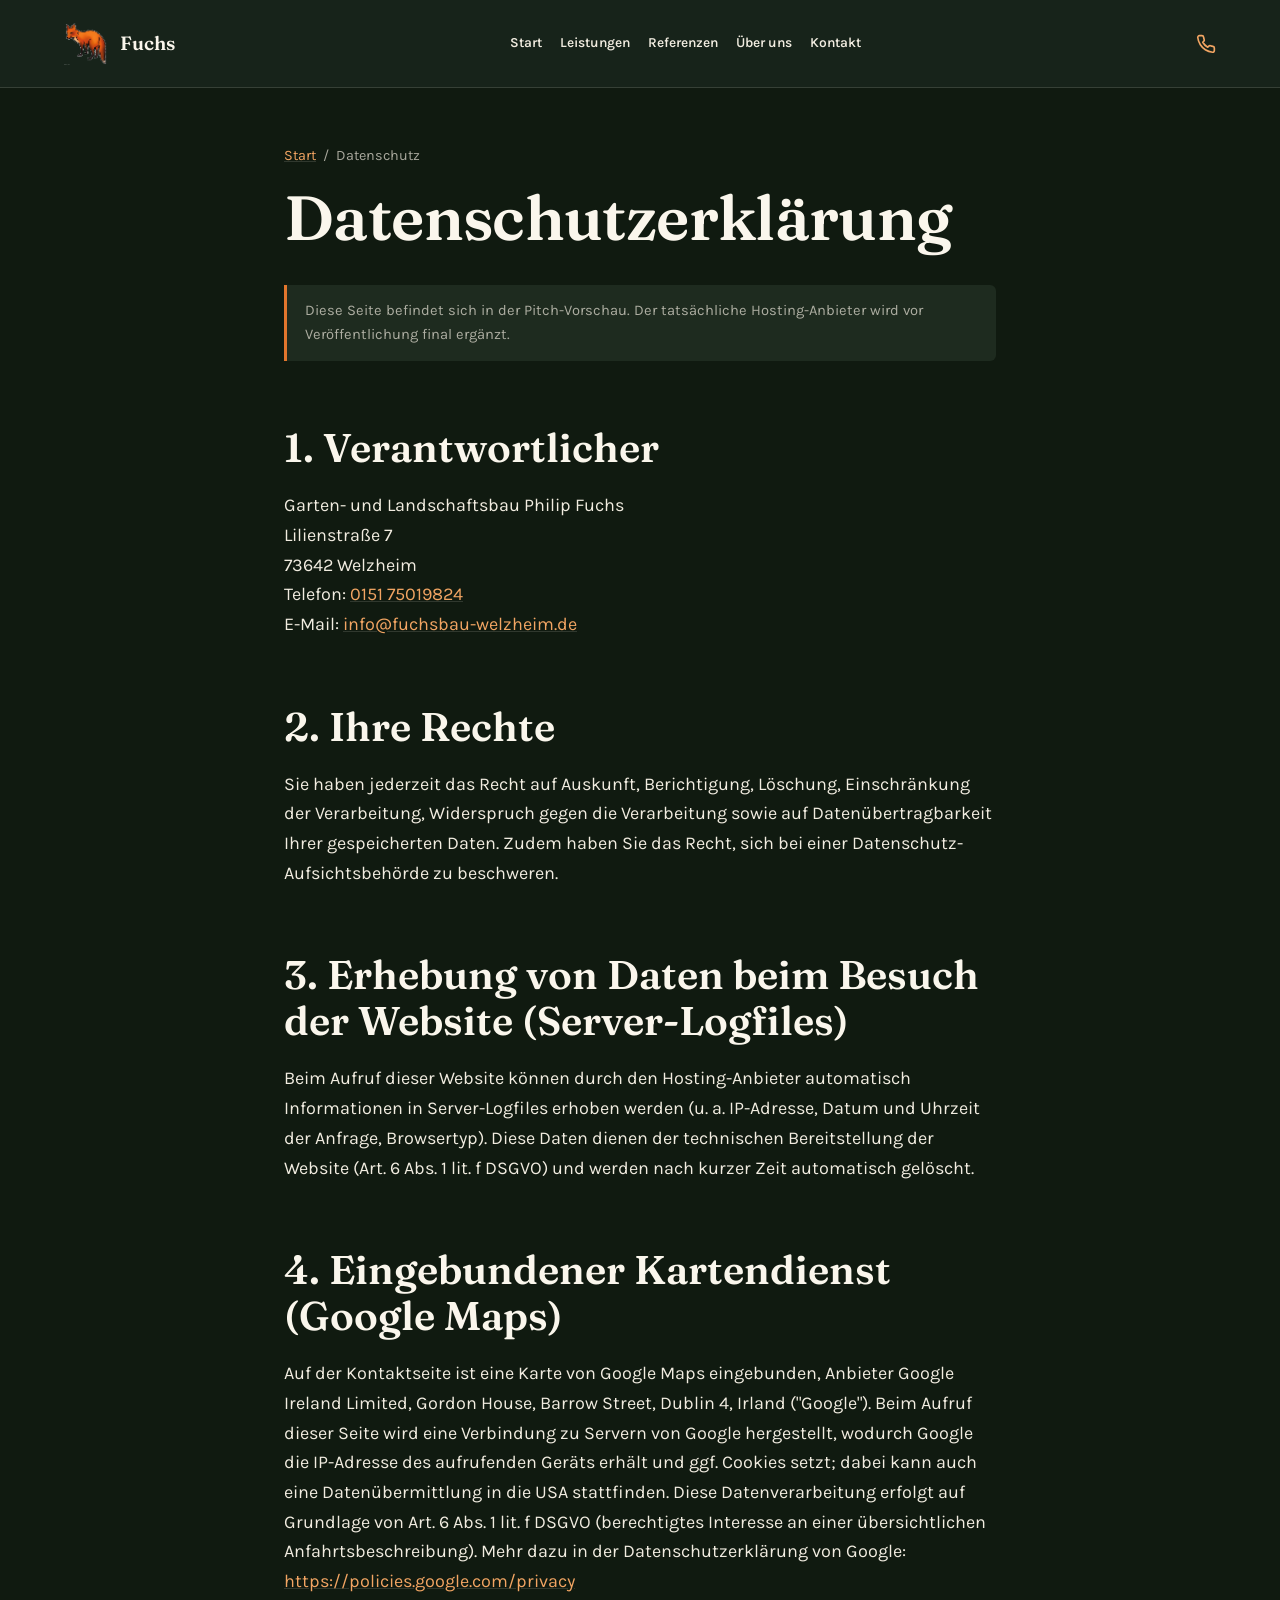
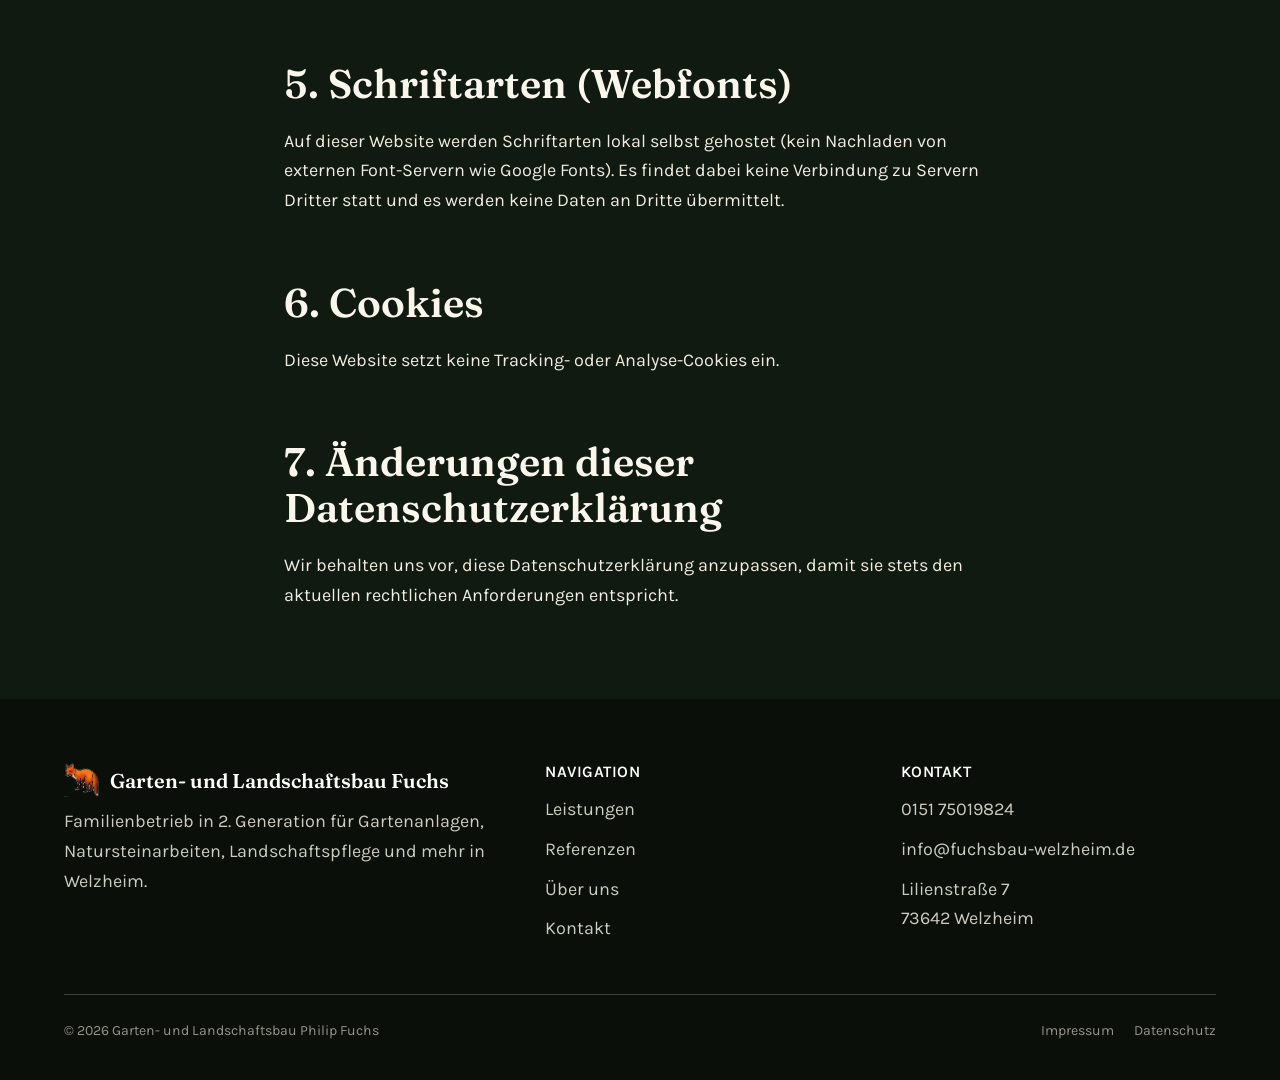
==== commit 4b77dc0f: "Redesign: dark premium look, real fox logo, Google Maps Switch the whole site from the light earthy " ====
--- a/datenschutz.html
+++ b/datenschutz.html
@@ -6,7 +6,7 @@
 <meta name="viewport" content="width=device-width, initial-scale=1.0">
 <meta name="description" content="Datenschutzerklärung von Garten- und Landschaftsbau Philip Fuchs in Welzheim.">
 <title>Datenschutzerklärung – Garten- und Landschaftsbau Philip Fuchs</title>
-<link rel="icon" href="assets/images/favicon.svg" type="image/svg+xml">
+<link rel="icon" href="assets/images/fox-logo.png" type="image/png">
 <link rel="stylesheet" href="css/fonts.css">
 <link rel="stylesheet" href="css/style.css?v=1">
 </head>
@@ -17,7 +17,7 @@
 <header class="site-header" id="site-header">
   <div class="container site-header__inner">
     <a href="index.html" class="site-header__brand" aria-label="Garten- und Landschaftsbau Philip Fuchs – Startseite">
-      <img src="assets/images/favicon.svg" alt="" class="site-header__logo-img">
+      <img src="assets/images/fox-logo.png" alt="" class="site-header__logo-img">
       <span class="site-header__brand-text">
         <span class="site-header__brand-main">Fuchs</span>
         <span class="site-header__brand-sub">Garten- &amp; Landschaftsbau seit Generationen</span>
@@ -68,8 +68,8 @@
       <h2>3. Erhebung von Daten beim Besuch der Website (Server-Logfiles)</h2>
       <p>Beim Aufruf dieser Website können durch den Hosting-Anbieter automatisch Informationen in Server-Logfiles erhoben werden (u. a. IP-Adresse, Datum und Uhrzeit der Anfrage, Browsertyp). Diese Daten dienen der technischen Bereitstellung der Website (Art. 6 Abs. 1 lit. f DSGVO) und werden nach kurzer Zeit automatisch gelöscht.</p>
 
-      <h2>4. Eingebundener Kartendienst (OpenStreetMap)</h2>
-      <p>Auf der Kontaktseite ist eine Karte von OpenStreetMap eingebunden, bereitgestellt von der OpenStreetMap Foundation, St John's Innovation Centre, Cowley Road, Cambridge, CB4 0WS, Vereinigtes Königreich. Beim Aufruf dieser Seite wird eine Verbindung zu Servern von OpenStreetMap hergestellt, wodurch die IP-Adresse des aufrufenden Geräts übermittelt wird. Diese Datenverarbeitung erfolgt auf Grundlage von Art. 6 Abs. 1 lit. f DSGVO (berechtigtes Interesse an einer übersichtlichen Anfahrtsbeschreibung). Mehr dazu in der Datenschutzerklärung von OpenStreetMap: <a href="https://wiki.osmfoundation.org/wiki/Privacy_Policy" target="_blank" rel="noopener">https://wiki.osmfoundation.org/wiki/Privacy_Policy</a></p>
+      <h2>4. Eingebundener Kartendienst (Google Maps)</h2>
+      <p>Auf der Kontaktseite ist eine Karte von Google Maps eingebunden, Anbieter Google Ireland Limited, Gordon House, Barrow Street, Dublin 4, Irland ("Google"). Beim Aufruf dieser Seite wird eine Verbindung zu Servern von Google hergestellt, wodurch Google die IP-Adresse des aufrufenden Geräts erhält und ggf. Cookies setzt; dabei kann auch eine Datenübermittlung in die USA stattfinden. Diese Datenverarbeitung erfolgt auf Grundlage von Art. 6 Abs. 1 lit. f DSGVO (berechtigtes Interesse an einer übersichtlichen Anfahrtsbeschreibung). Mehr dazu in der Datenschutzerklärung von Google: <a href="https://policies.google.com/privacy" target="_blank" rel="noopener">https://policies.google.com/privacy</a></p>
 
       <h2>5. Schriftarten (Webfonts)</h2>
       <p>Auf dieser Website werden Schriftarten lokal selbst gehostet (kein Nachladen von externen Font-Servern wie Google Fonts). Es findet dabei keine Verbindung zu Servern Dritter statt und es werden keine Daten an Dritte übermittelt.</p>
@@ -88,7 +88,7 @@
   <div class="container">
     <div class="footer-grid">
       <div>
-        <div class="footer-brand"><img src="assets/images/fox-mark-cream.svg" alt="">Garten- und Landschaftsbau Fuchs</div>
+        <div class="footer-brand"><img src="assets/images/fox-logo.png" alt="">Garten- und Landschaftsbau Fuchs</div>
         <p>Familienbetrieb in 2. Generation für Gartenanlagen, Natursteinarbeiten, Landschaftspflege und mehr in Welzheim.</p>
       </div>
       <div>
--- a/css/style.css
+++ b/css/style.css
@@ -1,25 +1,27 @@
 /* ============================================================
    Garten- und Landschaftsbau Philip Fuchs – style.css
-   Erdiges, natürliches Design mit Fuchsrot als Markenakzent.
+   Dunkles, premium wirkendes Design: Tannengrün/Anthrazit als
+   Basis, Fuchsrot nur als scharfer, sparsam eingesetzter Akzent.
    Reines CSS, kein Framework. Kleine, zurückhaltende Animationen.
    ============================================================ */
 
 /* ── Custom Properties / Design Tokens ──────────────────────── */
 :root {
-  /* Farben: Tannengrün als Basis, warmes Creme, Fuchsrot als Akzent */
-  --color-forest-950: #1c2a1a;
-  --color-forest-800: #2c3f26;
-  --color-forest-600: #4d6b3f;
-  --color-stone-100: #f6f1e6;
-  --color-stone-200: #ece3d0;
-  --color-ink: #2a2419;
-  --color-ink-soft: #5c5644;
+  /* Farben: dunkles Tannengrün/Anthrazit als Basis, Fuchsrot als Akzent */
+  --color-bg: #101a10;            /* Seiten-Grundton */
+  --color-bg-alt: #17231a;        /* alternierende Sections */
+  --color-bg-deep: #0a0f0a;       /* tiefste Bänder (Zitat, Footer, Hero-Panels) */
+  --color-surface: #1e2b1f;       /* Card-/Panel-Flächen, Icon-Kreise, Pills */
+  --color-surface-hover: #263a28;
+  --color-heading: #faf6ec;       /* Überschriften, sehr helles Warmweiß */
+  --color-ink: #f1ece0;           /* Fließtext */
+  --color-ink-soft: rgba(241, 236, 224, 0.68); /* gedämpfter Fließtext */
   --color-white: #ffffff;
-  --color-fox: #c1611f;
-  --color-fox-light: #dd7f3c;
-  --color-fox-dark: #954a17;
-  --color-border: rgba(42, 36, 25, 0.14);
-  --color-border-light: rgba(246, 241, 230, 0.22);
+  --color-fox: #e2762d;
+  --color-fox-light: #f2a563;
+  --color-fox-dark: #b85c1e;
+  --color-border: rgba(241, 236, 224, 0.14);
+  --color-border-light: rgba(241, 236, 224, 0.22);
 
   --font-display: 'Fraunces', Georgia, 'Times New Roman', serif;
   --font-body: 'Karla', -apple-system, BlinkMacSystemFont, 'Segoe UI', sans-serif;
@@ -27,8 +29,8 @@
   --container-width: 1200px;
   --radius: 6px;
   --radius-lg: 10px;
-  --shadow-soft: 0 2px 18px rgba(28, 42, 26, 0.1);
-  --shadow-card: 0 4px 24px rgba(28, 42, 26, 0.12);
+  --shadow-soft: 0 2px 20px rgba(0, 0, 0, 0.35);
+  --shadow-card: 0 10px 34px rgba(0, 0, 0, 0.42);
 
   --nav-height: 88px;
 }
@@ -51,7 +53,7 @@
   font-size: 18px;
   line-height: 1.65;
   color: var(--color-ink);
-  background: var(--color-stone-100);
+  background: var(--color-bg);
   -webkit-font-smoothing: antialiased;
 }
 img { max-width: 100%; display: block; }
@@ -60,12 +62,12 @@
 h1, h2, h3, h4 {
   font-family: var(--font-display);
   font-weight: 600;
-  line-height: 1.2;
+  line-height: 1.15;
   margin: 0 0 0.5em;
-  color: var(--color-forest-950);
-}
-h1 { font-size: clamp(2.1rem, 4vw, 3.2rem); font-weight: 600; }
-h2 { font-size: clamp(1.7rem, 3vw, 2.4rem); }
+  color: var(--color-heading);
+}
+h1 { font-size: clamp(2.4rem, 5vw, 3.9rem); letter-spacing: -0.01em; }
+h2 { font-size: clamp(1.8rem, 3.2vw, 2.5rem); }
 h3 { font-size: 1.3rem; font-weight: 600; }
 p { margin: 0 0 1em; }
 p:last-child { margin-bottom: 0; }
@@ -76,12 +78,9 @@
   margin: 0 auto;
   padding: 0 24px;
 }
-.section { padding: 88px 0; }
-.section--alt { background: var(--color-stone-200); }
-.section--dark {
-  background: var(--color-forest-950);
-  color: var(--color-stone-100);
-}
+.section { padding: 88px 0; background: var(--color-bg); }
+.section--alt { background: var(--color-bg-alt); }
+.section--dark { background: var(--color-bg-deep); color: var(--color-ink); }
 .section--dark h2, .section--dark h3 { color: var(--color-white); }
 .section__head { max-width: 720px; margin: 0 0 48px; }
 .section__head--center { margin-left: auto; margin-right: auto; text-align: center; }
@@ -90,12 +89,11 @@
   font-family: var(--font-body);
   font-weight: 700;
   font-size: 0.85rem;
-  letter-spacing: 0.09em;
+  letter-spacing: 0.11em;
   text-transform: uppercase;
-  color: var(--color-fox-dark);
+  color: var(--color-fox-light);
   margin-bottom: 0.9em;
 }
-.section--dark .eyebrow { color: var(--color-fox-light); }
 
 @media (max-width: 640px) {
   .section { padding: 56px 0; }
@@ -121,9 +119,7 @@
 .btn--primary { background: var(--color-fox); color: var(--color-white); }
 .btn--primary:hover { background: var(--color-fox-light); }
 .btn--outline { background: transparent; border-color: currentColor; color: inherit; }
-.btn--outline:hover { background: rgba(0, 0, 0, 0.06); }
-.section--dark .btn--outline:hover,
-.site-header .btn--outline:hover { background: rgba(255, 255, 255, 0.1); }
+.btn--outline:hover { background: rgba(255, 255, 255, 0.08); }
 .btn--lg { padding: 1.05em 2em; font-size: 1.05rem; }
 .btn--sm { padding: 0.6em 1.1em; font-size: 0.9rem; }
 .btn--block { width: 100%; justify-content: center; }
@@ -136,7 +132,7 @@
   height: var(--nav-height);
   display: flex;
   align-items: center;
-  background: var(--color-stone-100);
+  background: var(--color-bg-alt);
   border-bottom: 1px solid var(--color-border);
   transition: box-shadow 0.2s ease;
 }
@@ -149,9 +145,9 @@
   width: 100%;
 }
 .site-header__brand { display: flex; align-items: center; gap: 12px; }
-.site-header__logo-img { height: 40px; width: auto; }
+.site-header__logo-img { height: 42px; width: auto; }
 .site-header__brand-text { display: flex; flex-direction: column; line-height: 1.15; }
-.site-header__brand-main { font-family: var(--font-display); font-size: 1.2rem; font-weight: 600; color: var(--color-forest-950); }
+.site-header__brand-main { font-family: var(--font-display); font-size: 1.2rem; font-weight: 600; color: var(--color-heading); }
 .site-header__brand-sub {
   font-family: var(--font-body);
   font-size: 0.72rem;
@@ -165,10 +161,10 @@
   align-items: center;
   gap: 0.5em;
   font-weight: 700;
-  color: var(--color-forest-950);
+  color: var(--color-heading);
   white-space: nowrap;
 }
-.site-header__phone svg { width: 20px; height: 20px; flex-shrink: 0; color: var(--color-fox-dark); }
+.site-header__phone svg { width: 20px; height: 20px; flex-shrink: 0; color: var(--color-fox-light); }
 
 .nav-toggle {
   display: none;
@@ -187,7 +183,7 @@
   height: 2px;
   width: 26px;
   margin: 0 auto;
-  background: var(--color-forest-950);
+  background: var(--color-heading);
   transition: transform 0.2s ease, opacity 0.2s ease;
 }
 .nav-toggle[aria-expanded="true"] span:nth-child(1) { transform: translateY(7px) rotate(45deg); }
@@ -210,7 +206,7 @@
   transition: border-color 0.15s ease, color 0.15s ease;
 }
 .site-nav__link:hover,
-.site-nav__link.is-active { border-color: var(--color-fox); color: var(--color-forest-950); }
+.site-nav__link.is-active { border-color: var(--color-fox); color: var(--color-heading); }
 
 @media (min-width: 1025px) {
   #site-nav { display: flex; }
@@ -235,7 +231,7 @@
     right: 0;
     bottom: 0;
     z-index: 999;
-    background: var(--color-forest-950);
+    background: var(--color-bg-deep);
     transform: translateX(100%);
     transition: transform 0.25s ease;
     overflow-y: auto;
@@ -243,20 +239,20 @@
   #site-nav.is-open { transform: translateX(0); }
   .site-nav__list { flex-direction: column; align-items: stretch; gap: 0; padding: 16px 24px 40px; }
   .site-nav__list li { border-bottom: 1px solid var(--color-border-light); }
-  .site-nav__link { display: block; padding: 18px 4px; color: var(--color-stone-100); font-size: 1.15rem; }
+  .site-nav__link { display: block; padding: 18px 4px; color: var(--color-ink); font-size: 1.15rem; }
   .site-nav__link:hover, .site-nav__link.is-active { color: var(--color-fox-light); }
   .site-header__phone span { display: none; }
 }
 
 @media (max-width: 480px) {
   .site-header__brand-main { font-size: 1.05rem; }
-  .site-header__logo-img { height: 34px; }
+  .site-header__logo-img { height: 36px; }
 }
 
 /* ── Unterseiten: zwei Layouts je Breakpoint ─────────────────────
    Mobil (.page-header + .page-banner): Text getrennt vom Foto.
    Desktop (.page-hero-full): Text liegt auf dem Foto. */
-.page-header { background: var(--color-forest-950); color: var(--color-white); padding: 48px 0 40px; }
+.page-header { background: var(--color-bg-deep); color: var(--color-white); padding: 48px 0 40px; }
 .page-header h1 { color: var(--color-white); margin-bottom: 0.4em; }
 .hero__lead { font-size: 1.2rem; max-width: 55ch; color: rgba(255,255,255,0.92); }
 .hero__ctas { display: flex; flex-wrap: wrap; gap: 16px; margin-top: 32px; }
@@ -270,7 +266,7 @@
   content: '';
   position: absolute;
   inset: 0;
-  background: linear-gradient(180deg, rgba(20,32,20,0.55) 0%, rgba(20,32,20,0.78) 100%);
+  background: linear-gradient(180deg, rgba(8,12,8,0.6) 0%, rgba(8,12,8,0.88) 100%);
 }
 .page-hero-full__content { position: relative; padding: 56px 0; max-width: 760px; }
 .page-hero-full h1 { color: var(--color-white); }
@@ -286,7 +282,7 @@
   content: '';
   position: absolute;
   inset: 0;
-  background: linear-gradient(180deg, rgba(20,30,20,0.32) 0%, rgba(20,30,20,0.58) 55%, rgba(16,24,16,0.9) 100%);
+  background: linear-gradient(180deg, rgba(10,15,10,0.38) 0%, rgba(10,15,10,0.65) 55%, rgba(8,12,8,0.94) 100%);
 }
 .hero-full__content { position: relative; padding: 64px 0 72px; max-width: 760px; }
 .hero-full h1 { color: var(--color-white); }
@@ -297,7 +293,7 @@
   content: '';
   position: absolute;
   inset: 0;
-  background: linear-gradient(180deg, rgba(16,24,16,0.05) 0%, rgba(15,22,15,0.75) 100%);
+  background: linear-gradient(180deg, rgba(8,12,8,0.1) 0%, rgba(8,12,8,0.82) 100%);
 }
 .home-hero__content { position: relative; padding: 40px 0; }
 .home-hero h1 { color: var(--color-white); margin: 0; }
@@ -326,10 +322,17 @@
 }
 
 /* ── Trust Bar ───────────────────────────────────────────────── */
-/* Bewusst HELL statt dunkel direkt nach dem dunklen Hero — sonst
-   wirken zwei dunkle Blöcke hintereinander wie eine geschlossene
-   Wand. Die helle Leiste schafft einen klaren Wechsel. */
-.trust-bar { background: var(--color-stone-200); color: var(--color-forest-950); padding: 26px 0; border-bottom: 1px solid var(--color-border); }
+/* Das gesamte Design ist jetzt durchgehend dunkel (Premium-Richtung) —
+   statt eines Hell/Dunkel-Wechsels sorgt hier eine feine Fuchsrot-Linie
+   plus ein etwas anderer Grundton (--color-bg-alt) für die Abgrenzung
+   zum Hero, nicht ein Hell/Dunkel-Kontrast. */
+.trust-bar {
+  background: var(--color-bg-alt);
+  color: var(--color-heading);
+  padding: 26px 0;
+  border-top: 1px solid var(--color-fox);
+  border-bottom: 1px solid var(--color-border);
+}
 .trust-bar__list {
   display: flex;
   flex-wrap: wrap;
@@ -341,7 +344,7 @@
   text-align: center;
 }
 .trust-bar__list li { flex: 1 1 200px; }
-.trust-bar__list strong { display: block; font-size: 1.5rem; color: var(--color-fox-dark); margin-bottom: 2px; }
+.trust-bar__list strong { display: block; font-size: 1.5rem; color: var(--color-fox-light); margin-bottom: 2px; }
 
 @media (max-width: 640px) {
   .trust-bar { padding: 28px 0; }
@@ -358,18 +361,26 @@
 @media (max-width: 900px) { .grid--3, .grid--4 { grid-template-columns: repeat(2, 1fr); } }
 @media (max-width: 600px) { .grid--2, .grid--3, .grid--4, .grid--5 { grid-template-columns: 1fr; } }
 
-.card { background: var(--color-white); border-radius: var(--radius-lg); padding: 32px; box-shadow: var(--shadow-card); height: 100%; transition: transform 0.2s ease, box-shadow 0.2s ease; }
-.card--link:hover, .card--service:hover { transform: translateY(-4px); box-shadow: 0 10px 32px rgba(28, 42, 26, 0.16); }
+.card {
+  background: var(--color-surface);
+  border: 1px solid var(--color-border);
+  border-radius: var(--radius-lg);
+  padding: 32px;
+  box-shadow: var(--shadow-card);
+  height: 100%;
+  transition: transform 0.2s ease, box-shadow 0.2s ease, border-color 0.2s ease;
+}
+.card--link:hover, .card--service:hover { transform: translateY(-4px); border-color: var(--color-fox); }
 .card--service .card__icon {
   width: 52px;
   height: 52px;
   border-radius: 50%;
-  background: var(--color-stone-200);
+  background: var(--color-bg-alt);
   display: flex;
   align-items: center;
   justify-content: center;
   margin-bottom: 20px;
-  color: var(--color-fox-dark);
+  color: var(--color-fox-light);
 }
 .card--service .card__icon svg { width: 26px; height: 26px; }
 .card--service ul { margin-top: 14px; }
@@ -385,10 +396,10 @@
   background: var(--color-fox);
 }
 .card--link { display: block; }
-.card--link .card__cta { margin-top: 16px; font-weight: 700; color: var(--color-fox-dark); }
+.card--link .card__cta { margin-top: 16px; font-weight: 700; color: var(--color-fox-light); }
 
 /* ── Portfolio / Gallery ─────────────────────────────────────── */
-.portfolio-card { border-radius: var(--radius-lg); overflow: hidden; background: var(--color-white); box-shadow: var(--shadow-card); }
+.portfolio-card { border-radius: var(--radius-lg); overflow: hidden; background: var(--color-surface); border: 1px solid var(--color-border); box-shadow: var(--shadow-card); }
 .portfolio-card__frame { overflow: hidden; }
 .portfolio-card__img { aspect-ratio: 4 / 3; object-fit: cover; width: 100%; transition: transform 0.4s ease; }
 .portfolio-card:hover .portfolio-card__img { transform: scale(1.05); }
@@ -397,7 +408,7 @@
 .portfolio-card__body p { color: var(--color-ink-soft); font-size: 0.98rem; }
 
 .photo-grid { display: grid; grid-template-columns: repeat(4, 1fr); gap: 14px; }
-.photo-grid__item { border-radius: var(--radius); overflow: hidden; cursor: zoom-in; display: block; }
+.photo-grid__item { border-radius: var(--radius); overflow: hidden; cursor: zoom-in; display: block; border: 1px solid var(--color-border); }
 .photo-grid__item img { aspect-ratio: 4/3; object-fit: cover; width: 100%; transition: transform 0.4s ease; }
 .photo-grid__item:hover img { transform: scale(1.06); }
 @media (max-width: 900px) { .photo-grid { grid-template-columns: repeat(2, 1fr); } }
@@ -410,11 +421,11 @@
   display: none;
   align-items: center;
   justify-content: center;
-  background: rgba(16, 22, 15, 0.92);
+  background: rgba(6, 9, 6, 0.94);
   padding: 40px;
 }
 .lightbox.is-open { display: flex; }
-.lightbox img { max-width: 100%; max-height: 85vh; border-radius: var(--radius); box-shadow: 0 12px 48px rgba(0,0,0,0.5); }
+.lightbox img { max-width: 100%; max-height: 85vh; border-radius: var(--radius); box-shadow: 0 12px 48px rgba(0,0,0,0.6); }
 .lightbox__close {
   position: absolute;
   top: 20px;
@@ -433,20 +444,21 @@
 .lightbox__caption { position: absolute; bottom: 24px; left: 0; right: 0; text-align: center; color: rgba(255,255,255,0.85); font-size: 0.95rem; }
 
 /* ── Leistungen: Sprungmarken-Unternavigation ────────────────── */
-.subnav { position: sticky; top: var(--nav-height); z-index: 90; background: var(--color-stone-100); border-bottom: 1px solid var(--color-border); }
+.subnav { position: sticky; top: var(--nav-height); z-index: 90; background: var(--color-bg-alt); border-bottom: 1px solid var(--color-border); }
 .subnav__list { display: flex; flex-wrap: wrap; gap: 8px; padding: 14px 0; }
 .subnav__link {
   display: inline-block;
   padding: 8px 16px;
   border-radius: 999px;
-  background: var(--color-stone-200);
+  background: var(--color-surface);
+  border: 1px solid var(--color-border);
   font-weight: 600;
   font-size: 0.9rem;
-  color: var(--color-forest-800);
+  color: var(--color-ink);
   white-space: nowrap;
-  transition: background-color 0.15s ease, color 0.15s ease;
-}
-.subnav__link:hover { background: var(--color-fox); color: var(--color-white); }
+  transition: background-color 0.15s ease, color 0.15s ease, border-color 0.15s ease;
+}
+.subnav__link:hover, .subnav__link.is-active { background: var(--color-fox); border-color: var(--color-fox); color: var(--color-white); }
 @media (max-width: 640px) { .subnav__list { flex-wrap: nowrap; overflow-x: auto; padding: 12px 0; } }
 
 .service-block { padding: 56px 0; border-bottom: 1px solid var(--color-border); scroll-margin-top: calc(var(--nav-height) + 60px); }
@@ -461,7 +473,7 @@
   content: '✓';
   position: absolute;
   left: 0;
-  color: var(--color-fox-dark);
+  color: var(--color-fox-light);
   font-weight: 700;
 }
 
@@ -478,9 +490,9 @@
   height: 16px;
   border-radius: 50%;
   background: var(--color-fox);
-  border: 3px solid var(--color-stone-100);
-}
-.timeline__year { font-family: var(--font-display); font-weight: 600; font-size: 1.3rem; color: var(--color-fox-dark); display: block; margin-bottom: 4px; }
+  border: 3px solid var(--color-bg);
+}
+.timeline__year { font-family: var(--font-display); font-weight: 600; font-size: 1.3rem; color: var(--color-fox-light); display: block; margin-bottom: 4px; }
 
 /* ── Werte ───────────────────────────────────────────────────── */
 .value-list { display: grid; gap: 24px; grid-template-columns: repeat(2, 1fr); }
@@ -490,25 +502,19 @@
 .value-item h3 { margin-bottom: 0.3em; }
 .value-item p { color: var(--color-ink-soft); }
 
-/* ── Zitat-Band (Tagline + Fuchs-Wasserzeichen) ──────────────── */
-.quote-band { position: relative; overflow: hidden; text-align: center; }
-.quote-band__mark {
-  position: absolute;
-  right: -40px;
-  bottom: -60px;
-  width: 420px;
-  height: auto;
-  opacity: 0.08;
-  pointer-events: none;
-}
+/* ── Zitat-Band (Tagline) ──────────────────────────────────────
+   .section--dark nutzt bereits --color-bg-deep (tiefstes Dunkel im
+   System) — reicht als eigenständige Betonung, kein zusätzliches
+   Wasserzeichen-Logo nötig (das Fuchs-Foto ist zu klein für eine
+   große, scharfe Vergrößerung). */
+.quote-band { text-align: center; }
 .quote-band blockquote {
-  position: relative;
   margin: 0 auto;
   max-width: 780px;
   font-family: var(--font-display);
   font-style: italic;
   font-weight: 500;
-  font-size: clamp(1.5rem, 3vw, 2.1rem);
+  font-size: clamp(1.6rem, 3.2vw, 2.3rem);
   line-height: 1.4;
   color: var(--color-white);
 }
@@ -521,15 +527,15 @@
 .contact-list__item { display: flex; gap: 16px; align-items: flex-start; }
 .contact-list__icon {
   width: 44px; height: 44px; border-radius: 50%;
-  background: var(--color-stone-200);
+  background: var(--color-surface);
   display: flex; align-items: center; justify-content: center;
-  color: var(--color-fox-dark);
+  color: var(--color-fox-light);
   flex-shrink: 0;
 }
 .contact-list__icon svg { width: 22px; height: 22px; }
-.contact-list dt { font-weight: 700; margin-bottom: 2px; }
+.contact-list dt { font-weight: 700; margin-bottom: 2px; color: var(--color-heading); }
 .contact-list dd { margin: 0; color: var(--color-ink-soft); }
-.map-embed { width: 100%; aspect-ratio: 4/3; border: 0; border-radius: var(--radius-lg); box-shadow: var(--shadow-card); }
+.map-embed { width: 100%; aspect-ratio: 4/3; border: 0; border-radius: var(--radius-lg); box-shadow: var(--shadow-card); filter: grayscale(0.15) invert(0.92) contrast(0.9); }
 .hours-table { width: 100%; border-collapse: collapse; margin-top: 12px; }
 .hours-table td { padding: 6px 0; border-bottom: 1px solid var(--color-border); }
 .hours-table td:last-child { text-align: right; font-weight: 600; }
@@ -540,15 +546,15 @@
 .breadcrumb span[aria-hidden] { margin: 0 0.5em; }
 
 /* ── Footer ──────────────────────────────────────────────────── */
-.site-footer { background: var(--color-forest-950); color: rgba(246,241,230,0.85); padding: 64px 0 28px; }
+.site-footer { background: var(--color-bg-deep); color: rgba(241,236,224,0.85); padding: 64px 0 28px; }
 .footer-grid { display: grid; grid-template-columns: 1.4fr 1fr 1fr; gap: 40px; padding-bottom: 40px; border-bottom: 1px solid var(--color-border-light); }
 @media (max-width: 760px) { .footer-grid { grid-template-columns: 1fr; gap: 32px; } }
 .footer-brand { display: flex; align-items: center; gap: 10px; font-family: var(--font-display); font-size: 1.25rem; font-weight: 600; color: var(--color-white); margin-bottom: 10px; }
-.footer-brand img { width: 32px; height: auto; }
+.footer-brand img { width: 36px; height: auto; }
 .site-footer h4 { color: var(--color-white); font-size: 1rem; margin-bottom: 14px; font-family: var(--font-body); letter-spacing: 0.03em; text-transform: uppercase; }
 .site-footer ul li { margin-bottom: 10px; }
 .site-footer a:hover { color: var(--color-fox-light); }
-.footer-bottom { display: flex; justify-content: space-between; flex-wrap: wrap; gap: 12px; padding-top: 24px; font-size: 0.88rem; color: rgba(246,241,230,0.6); }
+.footer-bottom { display: flex; justify-content: space-between; flex-wrap: wrap; gap: 12px; padding-top: 24px; font-size: 0.88rem; color: rgba(241,236,224,0.6); }
 .footer-bottom ul { display: flex; gap: 20px; flex-wrap: wrap; }
 
 /* ── Legal pages (Impressum, Datenschutz) ────────────────────── */
@@ -556,9 +562,9 @@
 .legal-content h2 { margin-top: 1.6em; }
 .legal-content h2:first-child { margin-top: 0; }
 .legal-content address { font-style: normal; }
-.legal-content a { text-decoration: underline; text-decoration-color: var(--color-border); }
+.legal-content a { text-decoration: underline; text-decoration-color: var(--color-border); color: var(--color-fox-light); }
 .placeholder-note {
-  background: var(--color-stone-200);
+  background: var(--color-surface);
   border-left: 3px solid var(--color-fox);
   padding: 14px 18px;
   border-radius: 0 var(--radius) var(--radius) 0;
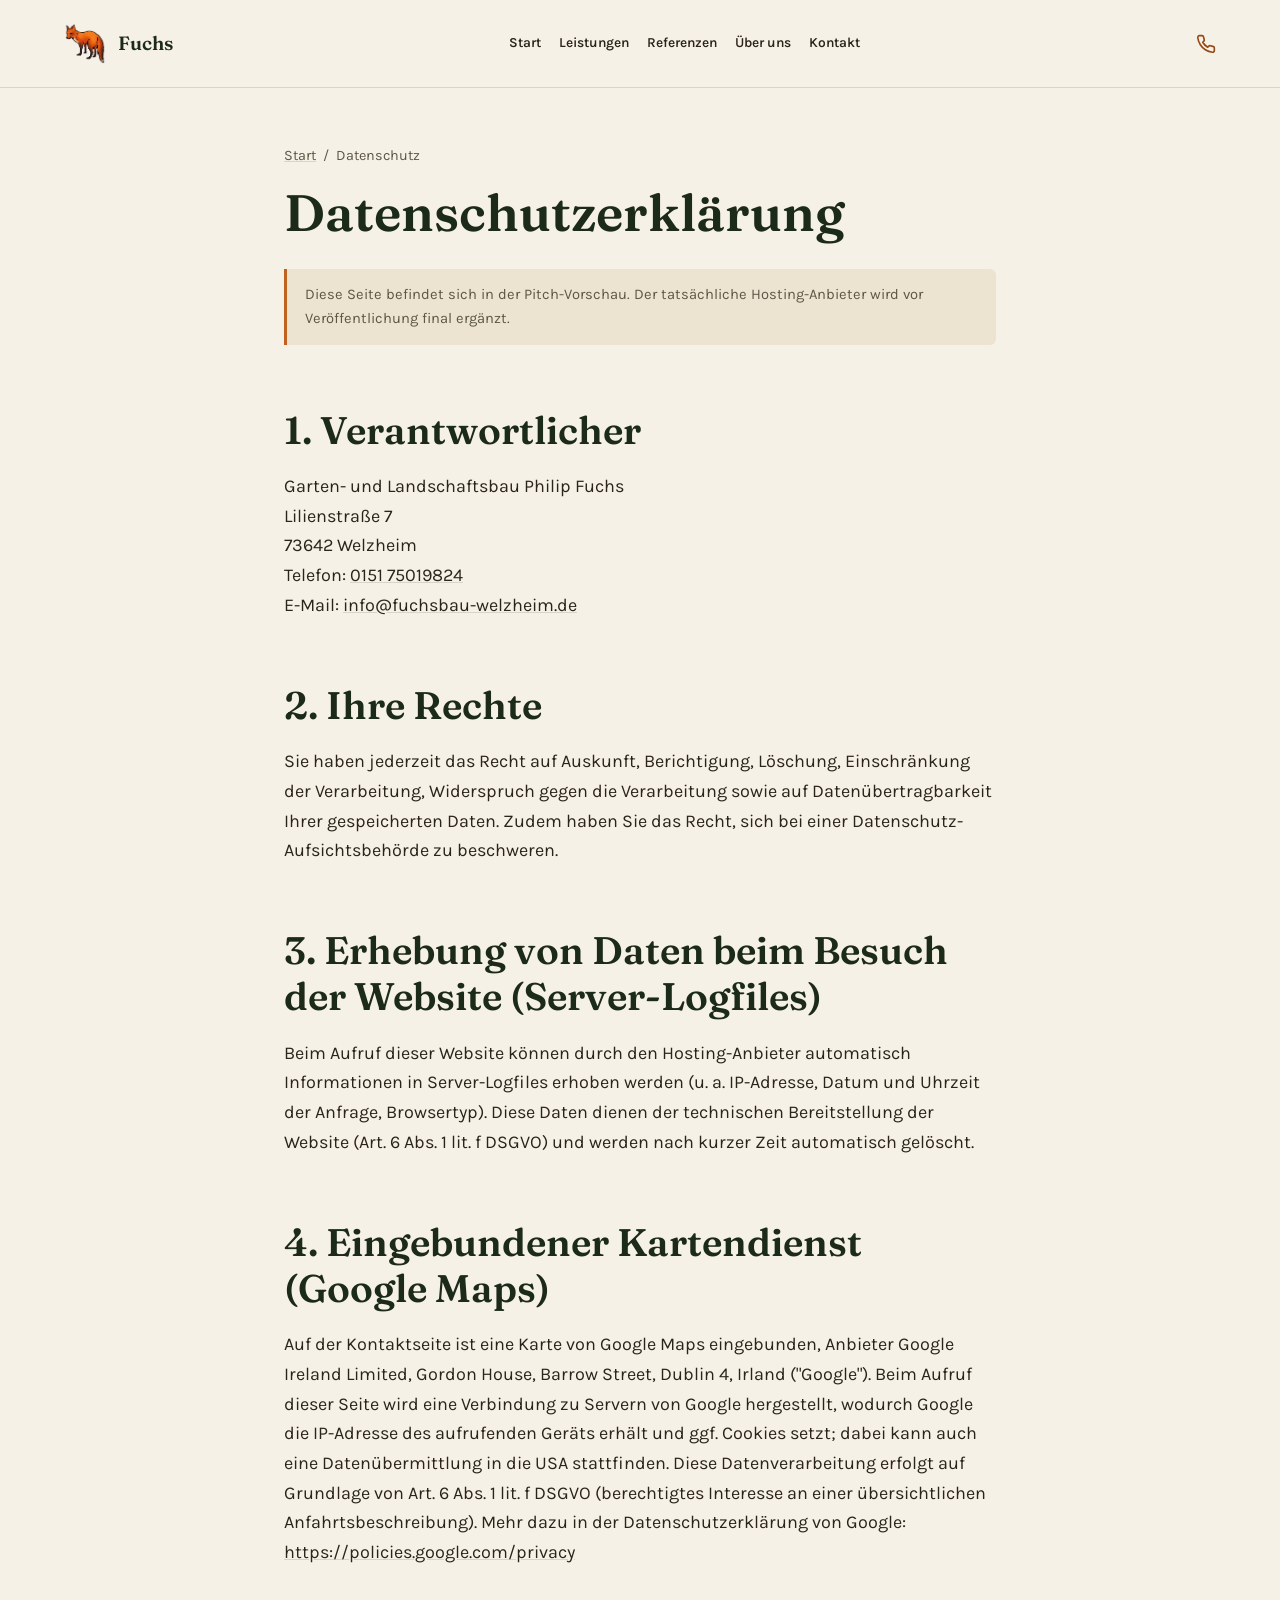
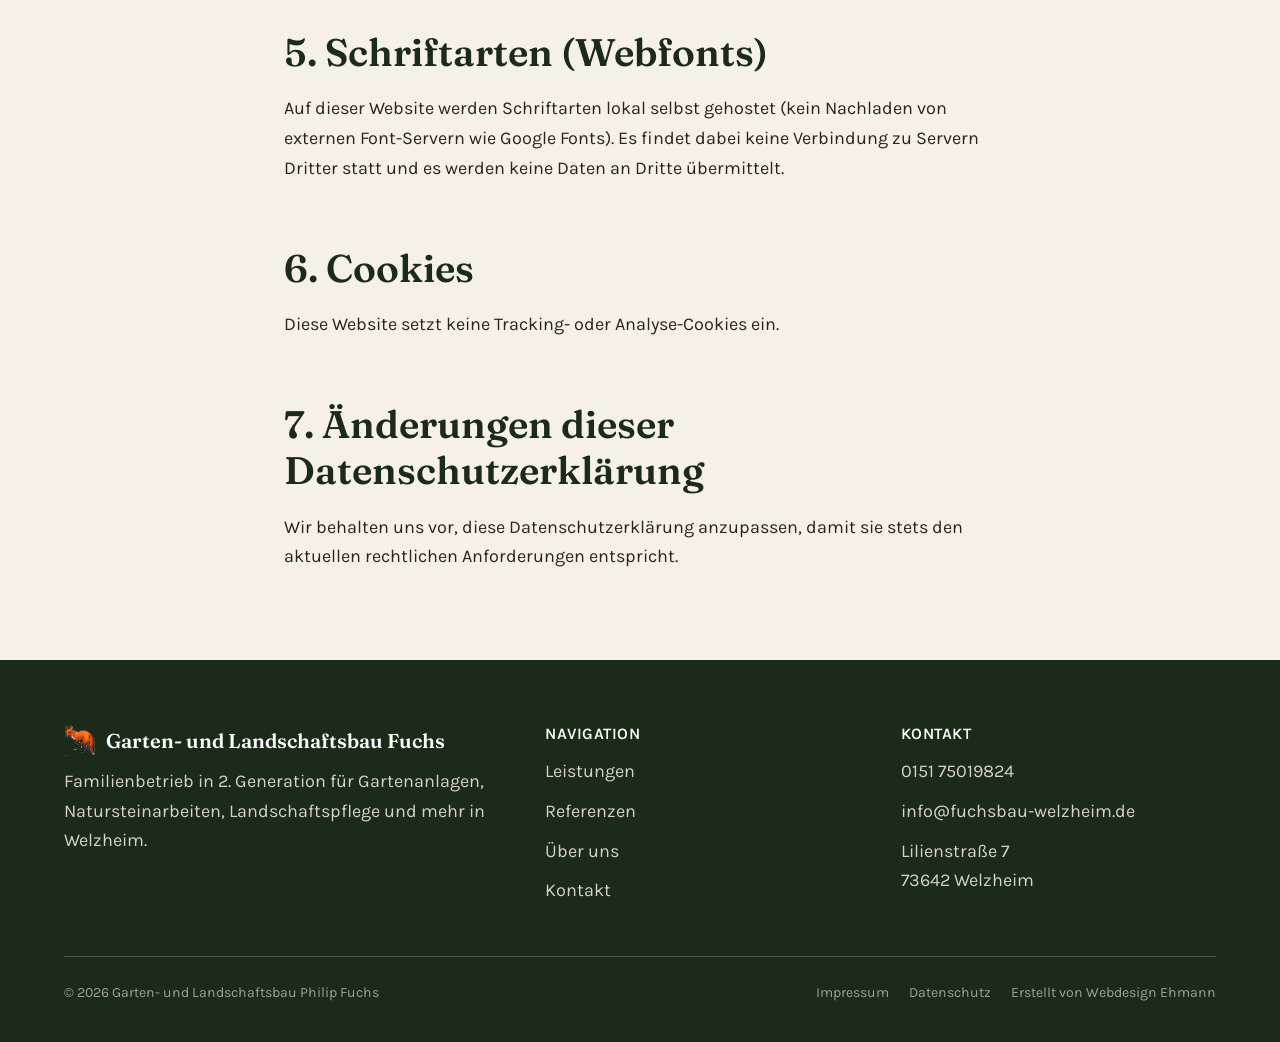
==== commit aadb94c0: "Add footer credit link to Webdesign Ehmann" ====
--- a/datenschutz.html
+++ b/datenschutz.html
@@ -114,6 +114,7 @@
       <ul>
         <li><a href="impressum.html">Impressum</a></li>
         <li><a href="datenschutz.html">Datenschutz</a></li>
+        <li><a href="https://www.webdesign-ehmann.de" target="_blank" rel="noopener">Erstellt von Webdesign Ehmann</a></li>
       </ul>
     </div>
   </div>
--- a/css/style.css
+++ b/css/style.css
@@ -1,27 +1,25 @@
 /* ============================================================
    Garten- und Landschaftsbau Philip Fuchs – style.css
-   Dunkles, premium wirkendes Design: Tannengrün/Anthrazit als
-   Basis, Fuchsrot nur als scharfer, sparsam eingesetzter Akzent.
+   Erdiges, natürliches Design mit Fuchsrot als Markenakzent.
    Reines CSS, kein Framework. Kleine, zurückhaltende Animationen.
    ============================================================ */
 
 /* ── Custom Properties / Design Tokens ──────────────────────── */
 :root {
-  /* Farben: dunkles Tannengrün/Anthrazit als Basis, Fuchsrot als Akzent */
-  --color-bg: #101a10;            /* Seiten-Grundton */
-  --color-bg-alt: #17231a;        /* alternierende Sections */
-  --color-bg-deep: #0a0f0a;       /* tiefste Bänder (Zitat, Footer, Hero-Panels) */
-  --color-surface: #1e2b1f;       /* Card-/Panel-Flächen, Icon-Kreise, Pills */
-  --color-surface-hover: #263a28;
-  --color-heading: #faf6ec;       /* Überschriften, sehr helles Warmweiß */
-  --color-ink: #f1ece0;           /* Fließtext */
-  --color-ink-soft: rgba(241, 236, 224, 0.68); /* gedämpfter Fließtext */
+  /* Farben: Tannengrün als Basis, warmes Creme, Fuchsrot als Akzent */
+  --color-forest-950: #1c2a1a;
+  --color-forest-800: #2c3f26;
+  --color-forest-600: #4d6b3f;
+  --color-stone-100: #f6f1e6;
+  --color-stone-200: #ece3d0;
+  --color-ink: #2a2419;
+  --color-ink-soft: #5c5644;
   --color-white: #ffffff;
-  --color-fox: #e2762d;
-  --color-fox-light: #f2a563;
-  --color-fox-dark: #b85c1e;
-  --color-border: rgba(241, 236, 224, 0.14);
-  --color-border-light: rgba(241, 236, 224, 0.22);
+  --color-fox: #c1611f;
+  --color-fox-light: #dd7f3c;
+  --color-fox-dark: #954a17;
+  --color-border: rgba(42, 36, 25, 0.14);
+  --color-border-light: rgba(246, 241, 230, 0.22);
 
   --font-display: 'Fraunces', Georgia, 'Times New Roman', serif;
   --font-body: 'Karla', -apple-system, BlinkMacSystemFont, 'Segoe UI', sans-serif;
@@ -29,8 +27,8 @@
   --container-width: 1200px;
   --radius: 6px;
   --radius-lg: 10px;
-  --shadow-soft: 0 2px 20px rgba(0, 0, 0, 0.35);
-  --shadow-card: 0 10px 34px rgba(0, 0, 0, 0.42);
+  --shadow-soft: 0 2px 18px rgba(28, 42, 26, 0.1);
+  --shadow-card: 0 4px 24px rgba(28, 42, 26, 0.12);
 
   --nav-height: 88px;
 }
@@ -53,7 +51,7 @@
   font-size: 18px;
   line-height: 1.65;
   color: var(--color-ink);
-  background: var(--color-bg);
+  background: var(--color-stone-100);
   -webkit-font-smoothing: antialiased;
 }
 img { max-width: 100%; display: block; }
@@ -62,12 +60,12 @@
 h1, h2, h3, h4 {
   font-family: var(--font-display);
   font-weight: 600;
-  line-height: 1.15;
+  line-height: 1.2;
   margin: 0 0 0.5em;
-  color: var(--color-heading);
-}
-h1 { font-size: clamp(2.4rem, 5vw, 3.9rem); letter-spacing: -0.01em; }
-h2 { font-size: clamp(1.8rem, 3.2vw, 2.5rem); }
+  color: var(--color-forest-950);
+}
+h1 { font-size: clamp(2.1rem, 4vw, 3.2rem); font-weight: 600; }
+h2 { font-size: clamp(1.7rem, 3vw, 2.4rem); }
 h3 { font-size: 1.3rem; font-weight: 600; }
 p { margin: 0 0 1em; }
 p:last-child { margin-bottom: 0; }
@@ -78,9 +76,12 @@
   margin: 0 auto;
   padding: 0 24px;
 }
-.section { padding: 88px 0; background: var(--color-bg); }
-.section--alt { background: var(--color-bg-alt); }
-.section--dark { background: var(--color-bg-deep); color: var(--color-ink); }
+.section { padding: 88px 0; }
+.section--alt { background: var(--color-stone-200); }
+.section--dark {
+  background: var(--color-forest-950);
+  color: var(--color-stone-100);
+}
 .section--dark h2, .section--dark h3 { color: var(--color-white); }
 .section__head { max-width: 720px; margin: 0 0 48px; }
 .section__head--center { margin-left: auto; margin-right: auto; text-align: center; }
@@ -89,11 +90,12 @@
   font-family: var(--font-body);
   font-weight: 700;
   font-size: 0.85rem;
-  letter-spacing: 0.11em;
+  letter-spacing: 0.09em;
   text-transform: uppercase;
-  color: var(--color-fox-light);
+  color: var(--color-fox-dark);
   margin-bottom: 0.9em;
 }
+.section--dark .eyebrow { color: var(--color-fox-light); }
 
 @media (max-width: 640px) {
   .section { padding: 56px 0; }
@@ -119,7 +121,9 @@
 .btn--primary { background: var(--color-fox); color: var(--color-white); }
 .btn--primary:hover { background: var(--color-fox-light); }
 .btn--outline { background: transparent; border-color: currentColor; color: inherit; }
-.btn--outline:hover { background: rgba(255, 255, 255, 0.08); }
+.btn--outline:hover { background: rgba(0, 0, 0, 0.06); }
+.section--dark .btn--outline:hover,
+.site-header .btn--outline:hover { background: rgba(255, 255, 255, 0.1); }
 .btn--lg { padding: 1.05em 2em; font-size: 1.05rem; }
 .btn--sm { padding: 0.6em 1.1em; font-size: 0.9rem; }
 .btn--block { width: 100%; justify-content: center; }
@@ -132,7 +136,7 @@
   height: var(--nav-height);
   display: flex;
   align-items: center;
-  background: var(--color-bg-alt);
+  background: var(--color-stone-100);
   border-bottom: 1px solid var(--color-border);
   transition: box-shadow 0.2s ease;
 }
@@ -145,9 +149,9 @@
   width: 100%;
 }
 .site-header__brand { display: flex; align-items: center; gap: 12px; }
-.site-header__logo-img { height: 42px; width: auto; }
+.site-header__logo-img { height: 40px; width: auto; }
 .site-header__brand-text { display: flex; flex-direction: column; line-height: 1.15; }
-.site-header__brand-main { font-family: var(--font-display); font-size: 1.2rem; font-weight: 600; color: var(--color-heading); }
+.site-header__brand-main { font-family: var(--font-display); font-size: 1.2rem; font-weight: 600; color: var(--color-forest-950); }
 .site-header__brand-sub {
   font-family: var(--font-body);
   font-size: 0.72rem;
@@ -161,10 +165,10 @@
   align-items: center;
   gap: 0.5em;
   font-weight: 700;
-  color: var(--color-heading);
+  color: var(--color-forest-950);
   white-space: nowrap;
 }
-.site-header__phone svg { width: 20px; height: 20px; flex-shrink: 0; color: var(--color-fox-light); }
+.site-header__phone svg { width: 20px; height: 20px; flex-shrink: 0; color: var(--color-fox-dark); }
 
 .nav-toggle {
   display: none;
@@ -183,7 +187,7 @@
   height: 2px;
   width: 26px;
   margin: 0 auto;
-  background: var(--color-heading);
+  background: var(--color-forest-950);
   transition: transform 0.2s ease, opacity 0.2s ease;
 }
 .nav-toggle[aria-expanded="true"] span:nth-child(1) { transform: translateY(7px) rotate(45deg); }
@@ -206,7 +210,7 @@
   transition: border-color 0.15s ease, color 0.15s ease;
 }
 .site-nav__link:hover,
-.site-nav__link.is-active { border-color: var(--color-fox); color: var(--color-heading); }
+.site-nav__link.is-active { border-color: var(--color-fox); color: var(--color-forest-950); }
 
 @media (min-width: 1025px) {
   #site-nav { display: flex; }
@@ -231,7 +235,7 @@
     right: 0;
     bottom: 0;
     z-index: 999;
-    background: var(--color-bg-deep);
+    background: var(--color-forest-950);
     transform: translateX(100%);
     transition: transform 0.25s ease;
     overflow-y: auto;
@@ -239,20 +243,20 @@
   #site-nav.is-open { transform: translateX(0); }
   .site-nav__list { flex-direction: column; align-items: stretch; gap: 0; padding: 16px 24px 40px; }
   .site-nav__list li { border-bottom: 1px solid var(--color-border-light); }
-  .site-nav__link { display: block; padding: 18px 4px; color: var(--color-ink); font-size: 1.15rem; }
+  .site-nav__link { display: block; padding: 18px 4px; color: var(--color-stone-100); font-size: 1.15rem; }
   .site-nav__link:hover, .site-nav__link.is-active { color: var(--color-fox-light); }
   .site-header__phone span { display: none; }
 }
 
 @media (max-width: 480px) {
   .site-header__brand-main { font-size: 1.05rem; }
-  .site-header__logo-img { height: 36px; }
+  .site-header__logo-img { height: 34px; }
 }
 
 /* ── Unterseiten: zwei Layouts je Breakpoint ─────────────────────
    Mobil (.page-header + .page-banner): Text getrennt vom Foto.
    Desktop (.page-hero-full): Text liegt auf dem Foto. */
-.page-header { background: var(--color-bg-deep); color: var(--color-white); padding: 48px 0 40px; }
+.page-header { background: var(--color-forest-950); color: var(--color-white); padding: 48px 0 40px; }
 .page-header h1 { color: var(--color-white); margin-bottom: 0.4em; }
 .hero__lead { font-size: 1.2rem; max-width: 55ch; color: rgba(255,255,255,0.92); }
 .hero__ctas { display: flex; flex-wrap: wrap; gap: 16px; margin-top: 32px; }
@@ -266,7 +270,7 @@
   content: '';
   position: absolute;
   inset: 0;
-  background: linear-gradient(180deg, rgba(8,12,8,0.6) 0%, rgba(8,12,8,0.88) 100%);
+  background: linear-gradient(180deg, rgba(20,32,20,0.55) 0%, rgba(20,32,20,0.78) 100%);
 }
 .page-hero-full__content { position: relative; padding: 56px 0; max-width: 760px; }
 .page-hero-full h1 { color: var(--color-white); }
@@ -282,7 +286,7 @@
   content: '';
   position: absolute;
   inset: 0;
-  background: linear-gradient(180deg, rgba(10,15,10,0.38) 0%, rgba(10,15,10,0.65) 55%, rgba(8,12,8,0.94) 100%);
+  background: linear-gradient(180deg, rgba(20,30,20,0.32) 0%, rgba(20,30,20,0.58) 55%, rgba(16,24,16,0.9) 100%);
 }
 .hero-full__content { position: relative; padding: 64px 0 72px; max-width: 760px; }
 .hero-full h1 { color: var(--color-white); }
@@ -293,7 +297,7 @@
   content: '';
   position: absolute;
   inset: 0;
-  background: linear-gradient(180deg, rgba(8,12,8,0.1) 0%, rgba(8,12,8,0.82) 100%);
+  background: linear-gradient(180deg, rgba(16,24,16,0.05) 0%, rgba(15,22,15,0.75) 100%);
 }
 .home-hero__content { position: relative; padding: 40px 0; }
 .home-hero h1 { color: var(--color-white); margin: 0; }
@@ -321,18 +325,18 @@
   .page-banner { aspect-ratio: 4/3; }
 }
 
+/* ── Wellen-Trennlinie ─────────────────────────────────────────
+   Sanfte Welle statt einer harten geraden Kante zwischen Hero-Foto
+   und Trust-Bar. */
+.wave-divider { width: 100%; line-height: 0; }
+.wave-divider svg { display: block; width: 100%; height: 34px; }
+.wave-divider path { fill: var(--color-stone-200); }
+
 /* ── Trust Bar ───────────────────────────────────────────────── */
-/* Das gesamte Design ist jetzt durchgehend dunkel (Premium-Richtung) —
-   statt eines Hell/Dunkel-Wechsels sorgt hier eine feine Fuchsrot-Linie
-   plus ein etwas anderer Grundton (--color-bg-alt) für die Abgrenzung
-   zum Hero, nicht ein Hell/Dunkel-Kontrast. */
-.trust-bar {
-  background: var(--color-bg-alt);
-  color: var(--color-heading);
-  padding: 26px 0;
-  border-top: 1px solid var(--color-fox);
-  border-bottom: 1px solid var(--color-border);
-}
+/* Bewusst HELL statt dunkel direkt nach dem dunklen Hero — sonst
+   wirken zwei dunkle Blöcke hintereinander wie eine geschlossene
+   Wand. Die helle Leiste schafft einen klaren Wechsel. */
+.trust-bar { background: var(--color-stone-200); color: var(--color-forest-950); padding: 26px 0; border-bottom: 1px solid var(--color-border); }
 .trust-bar__list {
   display: flex;
   flex-wrap: wrap;
@@ -344,7 +348,7 @@
   text-align: center;
 }
 .trust-bar__list li { flex: 1 1 200px; }
-.trust-bar__list strong { display: block; font-size: 1.5rem; color: var(--color-fox-light); margin-bottom: 2px; }
+.trust-bar__list strong { display: block; font-size: 1.5rem; color: var(--color-fox-dark); margin-bottom: 2px; }
 
 @media (max-width: 640px) {
   .trust-bar { padding: 28px 0; }
@@ -361,26 +365,18 @@
 @media (max-width: 900px) { .grid--3, .grid--4 { grid-template-columns: repeat(2, 1fr); } }
 @media (max-width: 600px) { .grid--2, .grid--3, .grid--4, .grid--5 { grid-template-columns: 1fr; } }
 
-.card {
-  background: var(--color-surface);
-  border: 1px solid var(--color-border);
-  border-radius: var(--radius-lg);
-  padding: 32px;
-  box-shadow: var(--shadow-card);
-  height: 100%;
-  transition: transform 0.2s ease, box-shadow 0.2s ease, border-color 0.2s ease;
-}
-.card--link:hover, .card--service:hover { transform: translateY(-4px); border-color: var(--color-fox); }
+.card { background: var(--color-white); border-radius: var(--radius-lg); padding: 32px; box-shadow: var(--shadow-card); height: 100%; transition: transform 0.2s ease, box-shadow 0.2s ease; }
+.card--link:hover, .card--service:hover { transform: translateY(-4px); box-shadow: 0 10px 32px rgba(28, 42, 26, 0.16); }
 .card--service .card__icon {
   width: 52px;
   height: 52px;
   border-radius: 50%;
-  background: var(--color-bg-alt);
+  background: var(--color-stone-200);
   display: flex;
   align-items: center;
   justify-content: center;
   margin-bottom: 20px;
-  color: var(--color-fox-light);
+  color: var(--color-fox-dark);
 }
 .card--service .card__icon svg { width: 26px; height: 26px; }
 .card--service ul { margin-top: 14px; }
@@ -396,10 +392,10 @@
   background: var(--color-fox);
 }
 .card--link { display: block; }
-.card--link .card__cta { margin-top: 16px; font-weight: 700; color: var(--color-fox-light); }
+.card--link .card__cta { margin-top: 16px; font-weight: 700; color: var(--color-fox-dark); }
 
 /* ── Portfolio / Gallery ─────────────────────────────────────── */
-.portfolio-card { border-radius: var(--radius-lg); overflow: hidden; background: var(--color-surface); border: 1px solid var(--color-border); box-shadow: var(--shadow-card); }
+.portfolio-card { border-radius: var(--radius-lg); overflow: hidden; background: var(--color-white); box-shadow: var(--shadow-card); }
 .portfolio-card__frame { overflow: hidden; }
 .portfolio-card__img { aspect-ratio: 4 / 3; object-fit: cover; width: 100%; transition: transform 0.4s ease; }
 .portfolio-card:hover .portfolio-card__img { transform: scale(1.05); }
@@ -408,7 +404,7 @@
 .portfolio-card__body p { color: var(--color-ink-soft); font-size: 0.98rem; }
 
 .photo-grid { display: grid; grid-template-columns: repeat(4, 1fr); gap: 14px; }
-.photo-grid__item { border-radius: var(--radius); overflow: hidden; cursor: zoom-in; display: block; border: 1px solid var(--color-border); }
+.photo-grid__item { border-radius: var(--radius); overflow: hidden; cursor: zoom-in; display: block; }
 .photo-grid__item img { aspect-ratio: 4/3; object-fit: cover; width: 100%; transition: transform 0.4s ease; }
 .photo-grid__item:hover img { transform: scale(1.06); }
 @media (max-width: 900px) { .photo-grid { grid-template-columns: repeat(2, 1fr); } }
@@ -421,11 +417,11 @@
   display: none;
   align-items: center;
   justify-content: center;
-  background: rgba(6, 9, 6, 0.94);
+  background: rgba(16, 22, 15, 0.92);
   padding: 40px;
 }
 .lightbox.is-open { display: flex; }
-.lightbox img { max-width: 100%; max-height: 85vh; border-radius: var(--radius); box-shadow: 0 12px 48px rgba(0,0,0,0.6); }
+.lightbox img { max-width: 100%; max-height: 85vh; border-radius: var(--radius); box-shadow: 0 12px 48px rgba(0,0,0,0.5); }
 .lightbox__close {
   position: absolute;
   top: 20px;
@@ -444,21 +440,20 @@
 .lightbox__caption { position: absolute; bottom: 24px; left: 0; right: 0; text-align: center; color: rgba(255,255,255,0.85); font-size: 0.95rem; }
 
 /* ── Leistungen: Sprungmarken-Unternavigation ────────────────── */
-.subnav { position: sticky; top: var(--nav-height); z-index: 90; background: var(--color-bg-alt); border-bottom: 1px solid var(--color-border); }
+.subnav { position: sticky; top: var(--nav-height); z-index: 90; background: var(--color-stone-100); border-bottom: 1px solid var(--color-border); }
 .subnav__list { display: flex; flex-wrap: wrap; gap: 8px; padding: 14px 0; }
 .subnav__link {
   display: inline-block;
   padding: 8px 16px;
   border-radius: 999px;
-  background: var(--color-surface);
-  border: 1px solid var(--color-border);
+  background: var(--color-stone-200);
   font-weight: 600;
   font-size: 0.9rem;
-  color: var(--color-ink);
+  color: var(--color-forest-800);
   white-space: nowrap;
-  transition: background-color 0.15s ease, color 0.15s ease, border-color 0.15s ease;
-}
-.subnav__link:hover, .subnav__link.is-active { background: var(--color-fox); border-color: var(--color-fox); color: var(--color-white); }
+  transition: background-color 0.15s ease, color 0.15s ease;
+}
+.subnav__link:hover { background: var(--color-fox); color: var(--color-white); }
 @media (max-width: 640px) { .subnav__list { flex-wrap: nowrap; overflow-x: auto; padding: 12px 0; } }
 
 .service-block { padding: 56px 0; border-bottom: 1px solid var(--color-border); scroll-margin-top: calc(var(--nav-height) + 60px); }
@@ -473,7 +468,7 @@
   content: '✓';
   position: absolute;
   left: 0;
-  color: var(--color-fox-light);
+  color: var(--color-fox-dark);
   font-weight: 700;
 }
 
@@ -490,9 +485,9 @@
   height: 16px;
   border-radius: 50%;
   background: var(--color-fox);
-  border: 3px solid var(--color-bg);
-}
-.timeline__year { font-family: var(--font-display); font-weight: 600; font-size: 1.3rem; color: var(--color-fox-light); display: block; margin-bottom: 4px; }
+  border: 3px solid var(--color-stone-100);
+}
+.timeline__year { font-family: var(--font-display); font-weight: 600; font-size: 1.3rem; color: var(--color-fox-dark); display: block; margin-bottom: 4px; }
 
 /* ── Werte ───────────────────────────────────────────────────── */
 .value-list { display: grid; gap: 24px; grid-template-columns: repeat(2, 1fr); }
@@ -502,19 +497,25 @@
 .value-item h3 { margin-bottom: 0.3em; }
 .value-item p { color: var(--color-ink-soft); }
 
-/* ── Zitat-Band (Tagline) ──────────────────────────────────────
-   .section--dark nutzt bereits --color-bg-deep (tiefstes Dunkel im
-   System) — reicht als eigenständige Betonung, kein zusätzliches
-   Wasserzeichen-Logo nötig (das Fuchs-Foto ist zu klein für eine
-   große, scharfe Vergrößerung). */
-.quote-band { text-align: center; }
+/* ── Zitat-Band (Tagline + Fuchs-Wasserzeichen) ──────────────── */
+.quote-band { position: relative; overflow: hidden; text-align: center; }
+.quote-band__mark {
+  position: absolute;
+  right: -40px;
+  bottom: -60px;
+  width: 420px;
+  height: auto;
+  opacity: 0.08;
+  pointer-events: none;
+}
 .quote-band blockquote {
+  position: relative;
   margin: 0 auto;
   max-width: 780px;
   font-family: var(--font-display);
   font-style: italic;
   font-weight: 500;
-  font-size: clamp(1.6rem, 3.2vw, 2.3rem);
+  font-size: clamp(1.5rem, 3vw, 2.1rem);
   line-height: 1.4;
   color: var(--color-white);
 }
@@ -527,15 +528,15 @@
 .contact-list__item { display: flex; gap: 16px; align-items: flex-start; }
 .contact-list__icon {
   width: 44px; height: 44px; border-radius: 50%;
-  background: var(--color-surface);
+  background: var(--color-stone-200);
   display: flex; align-items: center; justify-content: center;
-  color: var(--color-fox-light);
+  color: var(--color-fox-dark);
   flex-shrink: 0;
 }
 .contact-list__icon svg { width: 22px; height: 22px; }
-.contact-list dt { font-weight: 700; margin-bottom: 2px; color: var(--color-heading); }
+.contact-list dt { font-weight: 700; margin-bottom: 2px; }
 .contact-list dd { margin: 0; color: var(--color-ink-soft); }
-.map-embed { width: 100%; aspect-ratio: 4/3; border: 0; border-radius: var(--radius-lg); box-shadow: var(--shadow-card); filter: grayscale(0.15) invert(0.92) contrast(0.9); }
+.map-embed { width: 100%; aspect-ratio: 4/3; border: 0; border-radius: var(--radius-lg); box-shadow: var(--shadow-card); }
 .hours-table { width: 100%; border-collapse: collapse; margin-top: 12px; }
 .hours-table td { padding: 6px 0; border-bottom: 1px solid var(--color-border); }
 .hours-table td:last-child { text-align: right; font-weight: 600; }
@@ -546,15 +547,15 @@
 .breadcrumb span[aria-hidden] { margin: 0 0.5em; }
 
 /* ── Footer ──────────────────────────────────────────────────── */
-.site-footer { background: var(--color-bg-deep); color: rgba(241,236,224,0.85); padding: 64px 0 28px; }
+.site-footer { background: var(--color-forest-950); color: rgba(246,241,230,0.85); padding: 64px 0 28px; }
 .footer-grid { display: grid; grid-template-columns: 1.4fr 1fr 1fr; gap: 40px; padding-bottom: 40px; border-bottom: 1px solid var(--color-border-light); }
 @media (max-width: 760px) { .footer-grid { grid-template-columns: 1fr; gap: 32px; } }
 .footer-brand { display: flex; align-items: center; gap: 10px; font-family: var(--font-display); font-size: 1.25rem; font-weight: 600; color: var(--color-white); margin-bottom: 10px; }
-.footer-brand img { width: 36px; height: auto; }
+.footer-brand img { width: 32px; height: auto; }
 .site-footer h4 { color: var(--color-white); font-size: 1rem; margin-bottom: 14px; font-family: var(--font-body); letter-spacing: 0.03em; text-transform: uppercase; }
 .site-footer ul li { margin-bottom: 10px; }
 .site-footer a:hover { color: var(--color-fox-light); }
-.footer-bottom { display: flex; justify-content: space-between; flex-wrap: wrap; gap: 12px; padding-top: 24px; font-size: 0.88rem; color: rgba(241,236,224,0.6); }
+.footer-bottom { display: flex; justify-content: space-between; flex-wrap: wrap; gap: 12px; padding-top: 24px; font-size: 0.88rem; color: rgba(246,241,230,0.6); }
 .footer-bottom ul { display: flex; gap: 20px; flex-wrap: wrap; }
 
 /* ── Legal pages (Impressum, Datenschutz) ────────────────────── */
@@ -562,9 +563,9 @@
 .legal-content h2 { margin-top: 1.6em; }
 .legal-content h2:first-child { margin-top: 0; }
 .legal-content address { font-style: normal; }
-.legal-content a { text-decoration: underline; text-decoration-color: var(--color-border); color: var(--color-fox-light); }
+.legal-content a { text-decoration: underline; text-decoration-color: var(--color-border); }
 .placeholder-note {
-  background: var(--color-surface);
+  background: var(--color-stone-200);
   border-left: 3px solid var(--color-fox);
   padding: 14px 18px;
   border-radius: 0 var(--radius) var(--radius) 0;
